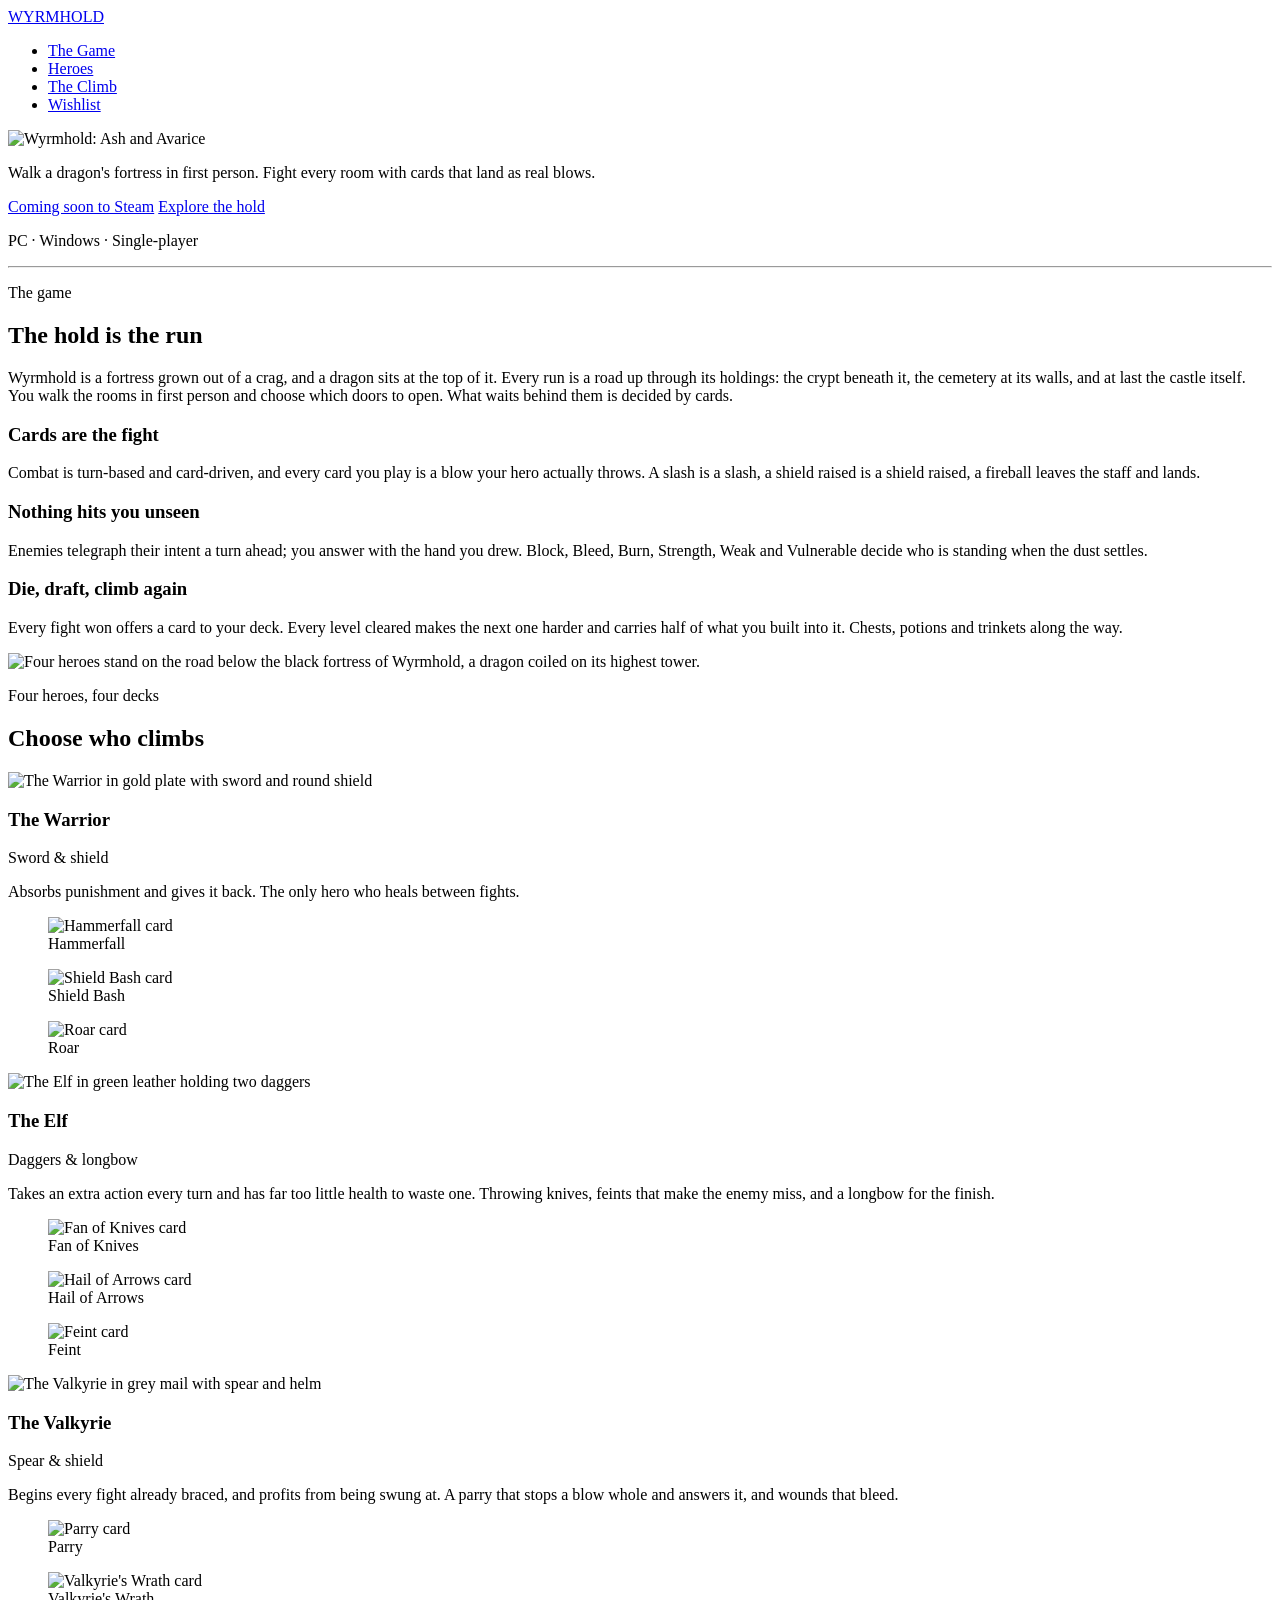
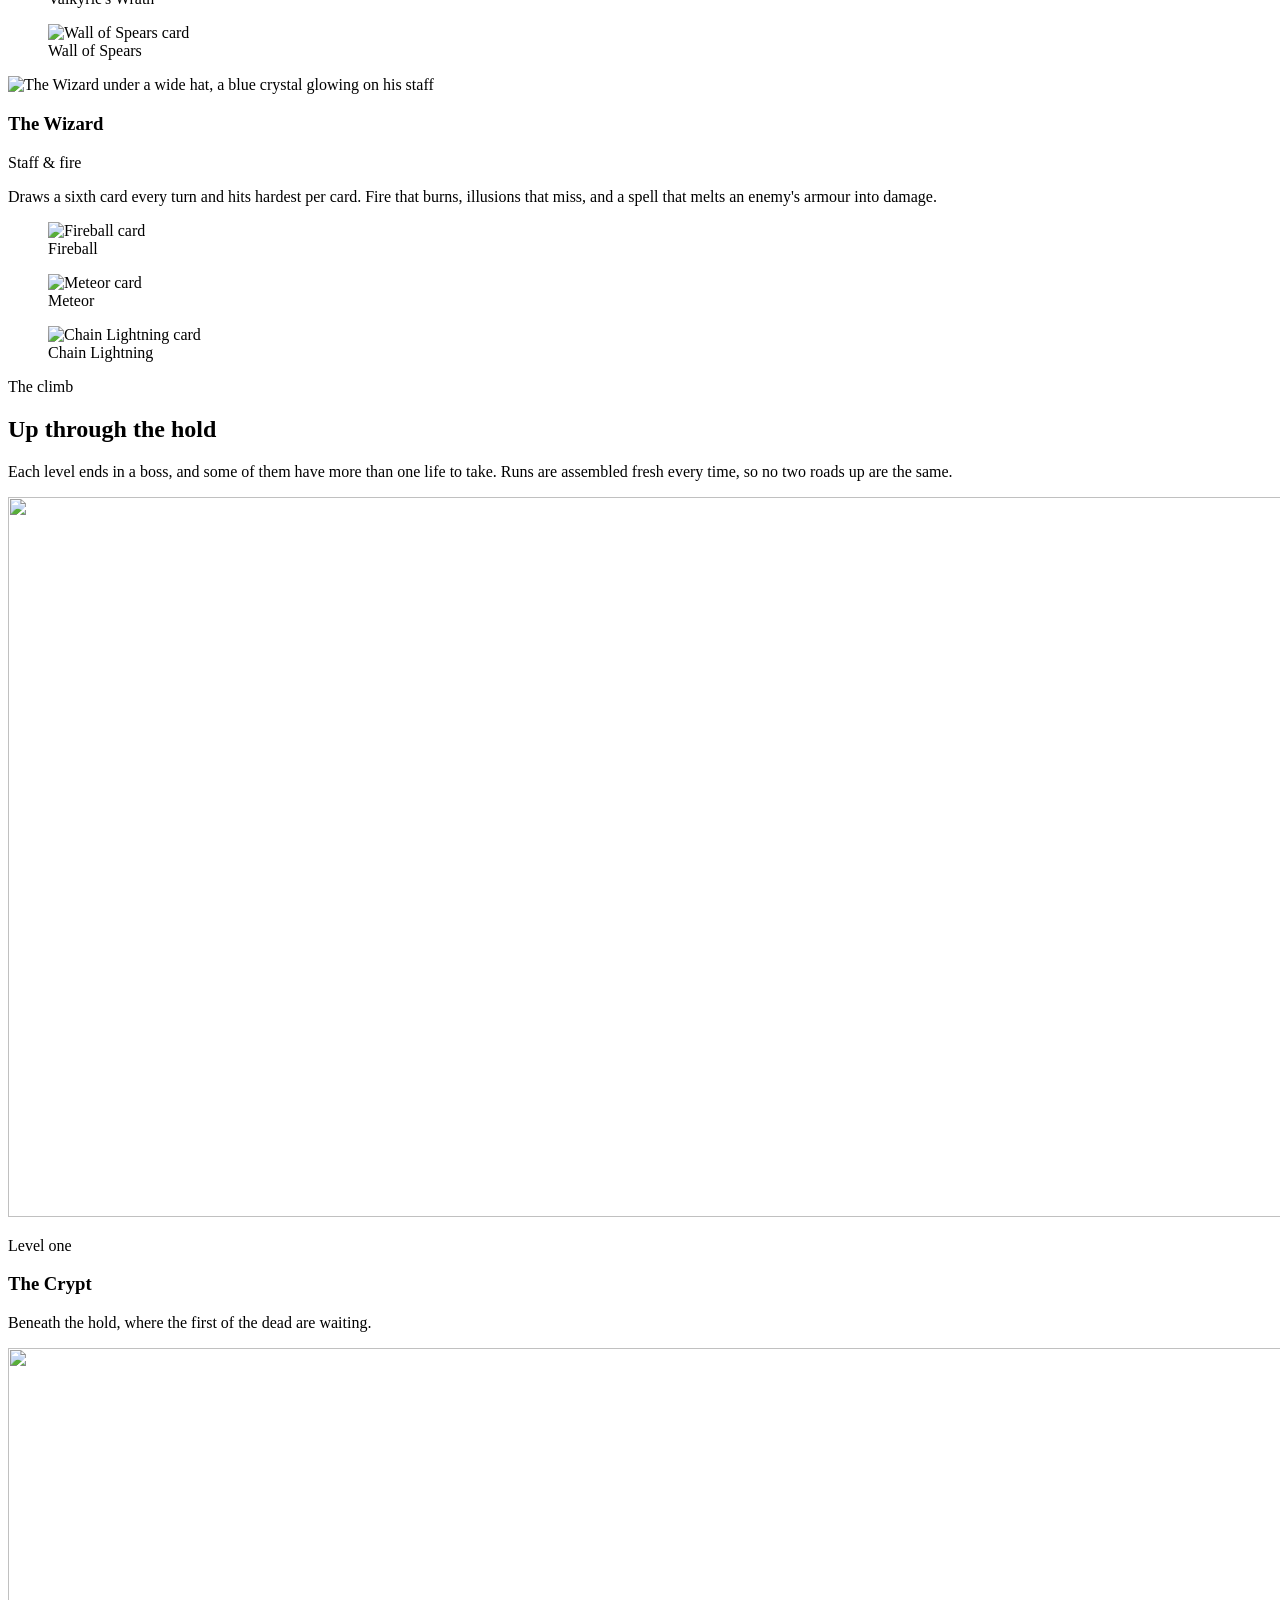
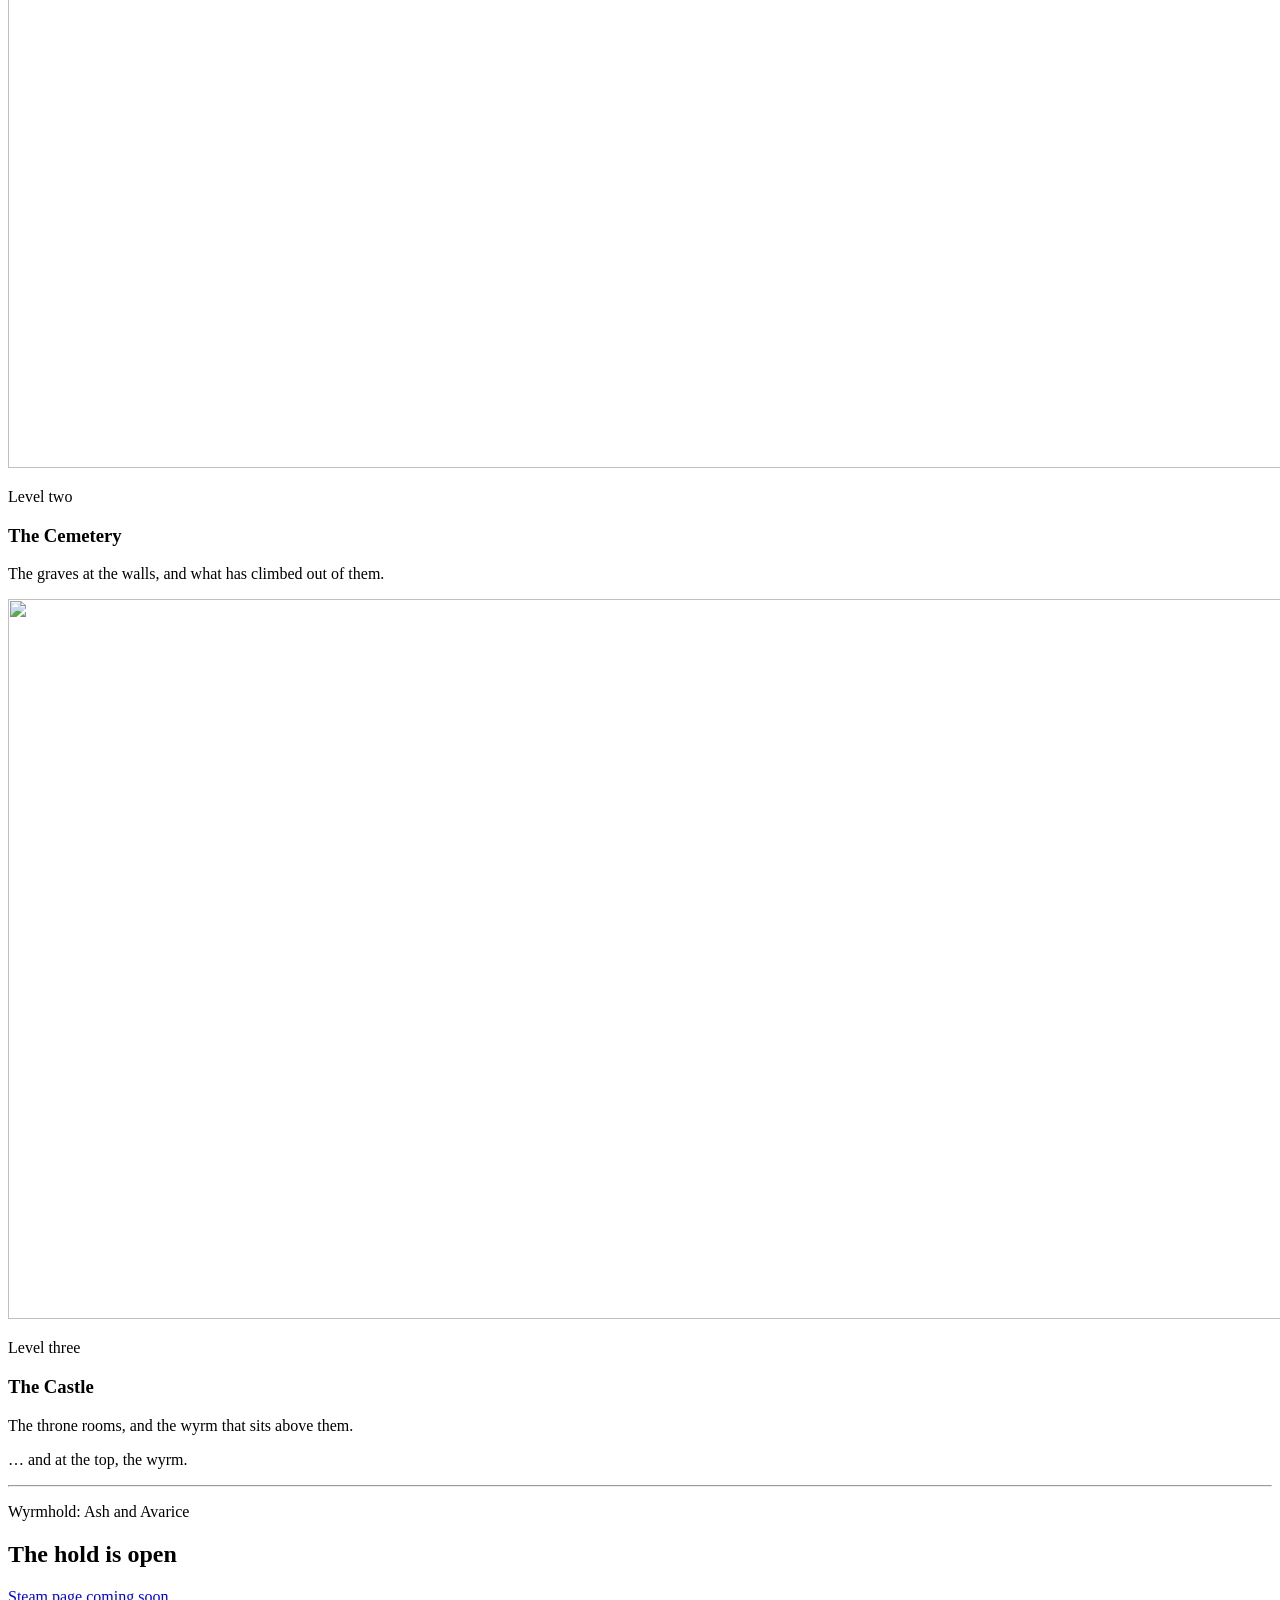
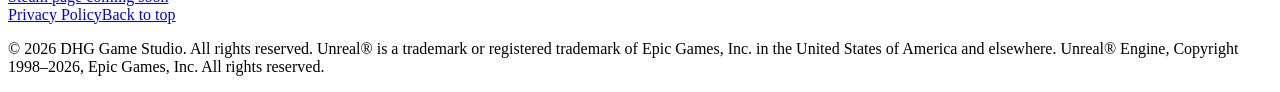
==== index.html @ ef38c60a "Add files via upload" ====
<!doctype html>
<html lang="en">
<head>
<meta charset="utf-8">
<meta name="viewport" content="width=device-width,initial-scale=1">
<title>Wyrmhold: Ash and Avarice</title>
<meta name="description" content="A first-person dungeon crawl fought with cards. Four heroes, four decks, and a dragon at the top of the hold.">
<meta name="theme-color" content="#070708">
<link rel="canonical" href="https://wyrmholdthegame.com/">
<meta property="og:type" content="website">
<meta property="og:title" content="Wyrmhold: Ash and Avarice">
<meta property="og:description" content="Walk a dragon's fortress in first person, then fight every room with cards that land as real blows.">
<meta property="og:url" content="https://wyrmholdthegame.com/">
<meta property="og:image" content="https://wyrmholdthegame.com/assets/img/og.jpg">
<meta name="twitter:card" content="summary_large_image">
<link rel="preload" href="assets/fonts/cinzel-700.woff2" as="font" type="font/woff2" crossorigin>
<link rel="preload" href="assets/img/hero-bg.webp" as="image">
<link rel="icon" href="assets/img/logo.webp" type="image/webp">
<link rel="stylesheet" href="assets/style.css">
</head>
<body>

<header class="nav">
  <div class="wrap">
    <a class="mark" href="#top">WYRMHOLD</a>
    <ul>
      <li><a href="#game">The Game</a></li>
      <li><a href="#heroes">Heroes</a></li>
      <li><a href="#climb">The Climb</a></li>
      <li><a href="#wishlist">Wishlist</a></li>
    </ul>
  </div>
</header>

<main id="top">

<section class="hero">
  <div>
    <img class="logo" src="assets/img/logo.webp" width="1100" height="611" alt="Wyrmhold: Ash and Avarice">
    <p class="tag">Walk a dragon's fortress in first person. Fight every room with cards that land as real blows.</p>
    <div class="cta">
      <!-- When the Steam page is live, replace href and remove aria-disabled / the label text -->
      <a class="btn" id="steam" href="#wishlist" aria-disabled="true">Coming soon to Steam</a>
      <a class="btn ghost" href="#game">Explore the hold</a>
    </div>
    <p class="note">PC &middot; Windows &middot; Single-player</p>
  </div>
</section>

<hr class="rule">

<section id="game">
  <div class="wrap">
    <div class="rv">
      <p class="eyebrow">The game</p>
      <h2>The hold is the run</h2>
      <p class="lead">Wyrmhold is a fortress grown out of a crag, and a dragon sits at the top of it. Every run is a road up through its holdings: the crypt beneath it, the cemetery at its walls, and at last the castle itself. You walk the rooms in first person and choose which doors to open. What waits behind them is decided by cards.</p>
    </div>
    <div class="pillars">
      <div class="pillar rv"><h3>Cards are the fight</h3><p>Combat is turn-based and card-driven, and every card you play is a blow your hero actually throws. A slash is a slash, a shield raised is a shield raised, a fireball leaves the staff and lands.</p></div>
      <div class="pillar rv"><h3>Nothing hits you unseen</h3><p>Enemies telegraph their intent a turn ahead; you answer with the hand you drew. Block, Bleed, Burn, Strength, Weak and Vulnerable decide who is standing when the dust settles.</p></div>
      <div class="pillar rv"><h3>Die, draft, climb again</h3><p>Every fight won offers a card to your deck. Every level cleared makes the next one harder and carries half of what you built into it. Chests, potions and trinkets along the way.</p></div>
    </div>
    <img class="keyart rv" src="assets/img/keyart.webp" width="1232" height="706" loading="lazy" alt="Four heroes stand on the road below the black fortress of Wyrmhold, a dragon coiled on its highest tower.">
  </div>
</section>

<section id="heroes" class="heroes-sec">
  <div class="wrap">
    <div class="rv">
      <p class="eyebrow">Four heroes, four decks</p>
      <h2>Choose who climbs</h2>
    </div>

    <article class="hero-row rv">
      <div class="portrait"><img src="assets/img/hero-warrior.webp" width="640" height="1226" loading="lazy" alt="The Warrior in gold plate with sword and round shield"></div>
      <div>
        <h3>The Warrior</h3>
        <p class="role">Sword &amp; shield</p>
        <p>Absorbs punishment and gives it back. The only hero who heals between fights.</p>
        <div class="cards">
          <figure><img src="assets/img/card-hammerfall.webp" width="520" height="693" loading="lazy" alt="Hammerfall card"><figcaption>Hammerfall</figcaption></figure>
          <figure><img src="assets/img/card-shieldbash.webp" width="520" height="693" loading="lazy" alt="Shield Bash card"><figcaption>Shield Bash</figcaption></figure>
          <figure><img src="assets/img/card-roar.webp" width="520" height="693" loading="lazy" alt="Roar card"><figcaption>Roar</figcaption></figure>
        </div>
      </div>
    </article>

    <article class="hero-row rv">
      <div class="portrait"><img src="assets/img/hero-elf.webp" width="640" height="933" loading="lazy" alt="The Elf in green leather holding two daggers"></div>
      <div>
        <h3>The Elf</h3>
        <p class="role">Daggers &amp; longbow</p>
        <p>Takes an extra action every turn and has far too little health to waste one. Throwing knives, feints that make the enemy miss, and a longbow for the finish.</p>
        <div class="cards">
          <figure><img src="assets/img/card-fanofknives.webp" width="520" height="693" loading="lazy" alt="Fan of Knives card"><figcaption>Fan of Knives</figcaption></figure>
          <figure><img src="assets/img/card-hailofarrows.webp" width="520" height="693" loading="lazy" alt="Hail of Arrows card"><figcaption>Hail of Arrows</figcaption></figure>
          <figure><img src="assets/img/card-feint.webp" width="520" height="693" loading="lazy" alt="Feint card"><figcaption>Feint</figcaption></figure>
        </div>
      </div>
    </article>

    <article class="hero-row rv">
      <div class="portrait"><img src="assets/img/hero-valkyrie.webp" width="640" height="962" loading="lazy" alt="The Valkyrie in grey mail with spear and helm"></div>
      <div>
        <h3>The Valkyrie</h3>
        <p class="role">Spear &amp; shield</p>
        <p>Begins every fight already braced, and profits from being swung at. A parry that stops a blow whole and answers it, and wounds that bleed.</p>
        <div class="cards">
          <figure><img src="assets/img/card-parry.webp" width="520" height="693" loading="lazy" alt="Parry card"><figcaption>Parry</figcaption></figure>
          <figure><img src="assets/img/card-valkyrieswrath.webp" width="520" height="693" loading="lazy" alt="Valkyrie's Wrath card"><figcaption>Valkyrie's Wrath</figcaption></figure>
          <figure><img src="assets/img/card-wallofspears.webp" width="520" height="693" loading="lazy" alt="Wall of Spears card"><figcaption>Wall of Spears</figcaption></figure>
        </div>
      </div>
    </article>

    <article class="hero-row rv">
      <div class="portrait"><img src="assets/img/hero-wizard.webp" width="640" height="960" loading="lazy" alt="The Wizard under a wide hat, a blue crystal glowing on his staff"></div>
      <div>
        <h3>The Wizard</h3>
        <p class="role">Staff &amp; fire</p>
        <p>Draws a sixth card every turn and hits hardest per card. Fire that burns, illusions that miss, and a spell that melts an enemy's armour into damage.</p>
        <div class="cards">
          <figure><img src="assets/img/card-fireball.webp" width="520" height="693" loading="lazy" alt="Fireball card"><figcaption>Fireball</figcaption></figure>
          <figure><img src="assets/img/card-meteor.webp" width="520" height="693" loading="lazy" alt="Meteor card"><figcaption>Meteor</figcaption></figure>
          <figure><img src="assets/img/card-chainlightning.webp" width="520" height="693" loading="lazy" alt="Chain Lightning card"><figcaption>Chain Lightning</figcaption></figure>
        </div>
      </div>
    </article>
  </div>
</section>

<section id="climb">
  <div class="wrap">
    <div class="rv">
      <p class="eyebrow">The climb</p>
      <h2>Up through the hold</h2>
      <p class="lead">Each level ends in a boss, and some of them have more than one life to take. Runs are assembled fresh every time, so no two roads up are the same.</p>
    </div>
    <div class="climb">
      <article class="level rv"><img src="assets/img/biome-crypt.webp" width="1280" height="720" loading="lazy" alt=""><div><p class="n">Level one</p><h3>The Crypt</h3><p>Beneath the hold, where the first of the dead are waiting.</p></div></article>
      <article class="level rv"><img src="assets/img/biome-cemetery.webp" width="1280" height="720" loading="lazy" alt=""><div><p class="n">Level two</p><h3>The Cemetery</h3><p>The graves at the walls, and what has climbed out of them.</p></div></article>
      <article class="level rv"><img src="assets/img/biome-castle.webp" width="1280" height="720" loading="lazy" alt=""><div><p class="n">Level three</p><h3>The Castle</h3><p>The throne rooms, and the wyrm that sits above them.</p></div></article>
    </div>
    <p class="top rv">&hellip; and at the top, the wyrm.</p>
  </div>
</section>

<hr class="rule">

<section id="wishlist" class="final">
  <div class="wrap rv">
    <p class="eyebrow">Wyrmhold: Ash and Avarice</p>
    <h2>The hold is open</h2>
    <a class="btn" href="#top" aria-disabled="true">Steam page coming soon</a>
  </div>
</section>

</main>

<footer>
  <div class="wrap">
    <nav><a href="privacy.html">Privacy Policy</a><a href="#top">Back to top</a></nav>
    <p>&copy; 2026 DHG Game Studio. All rights reserved. Unreal&reg; is a trademark or registered trademark of Epic Games, Inc. in the United States of America and elsewhere. Unreal&reg; Engine, Copyright 1998&ndash;2026, Epic Games, Inc. All rights reserved.</p>
  </div>
</footer>

<script src="assets/main.js" defer></script>
</body>
</html>
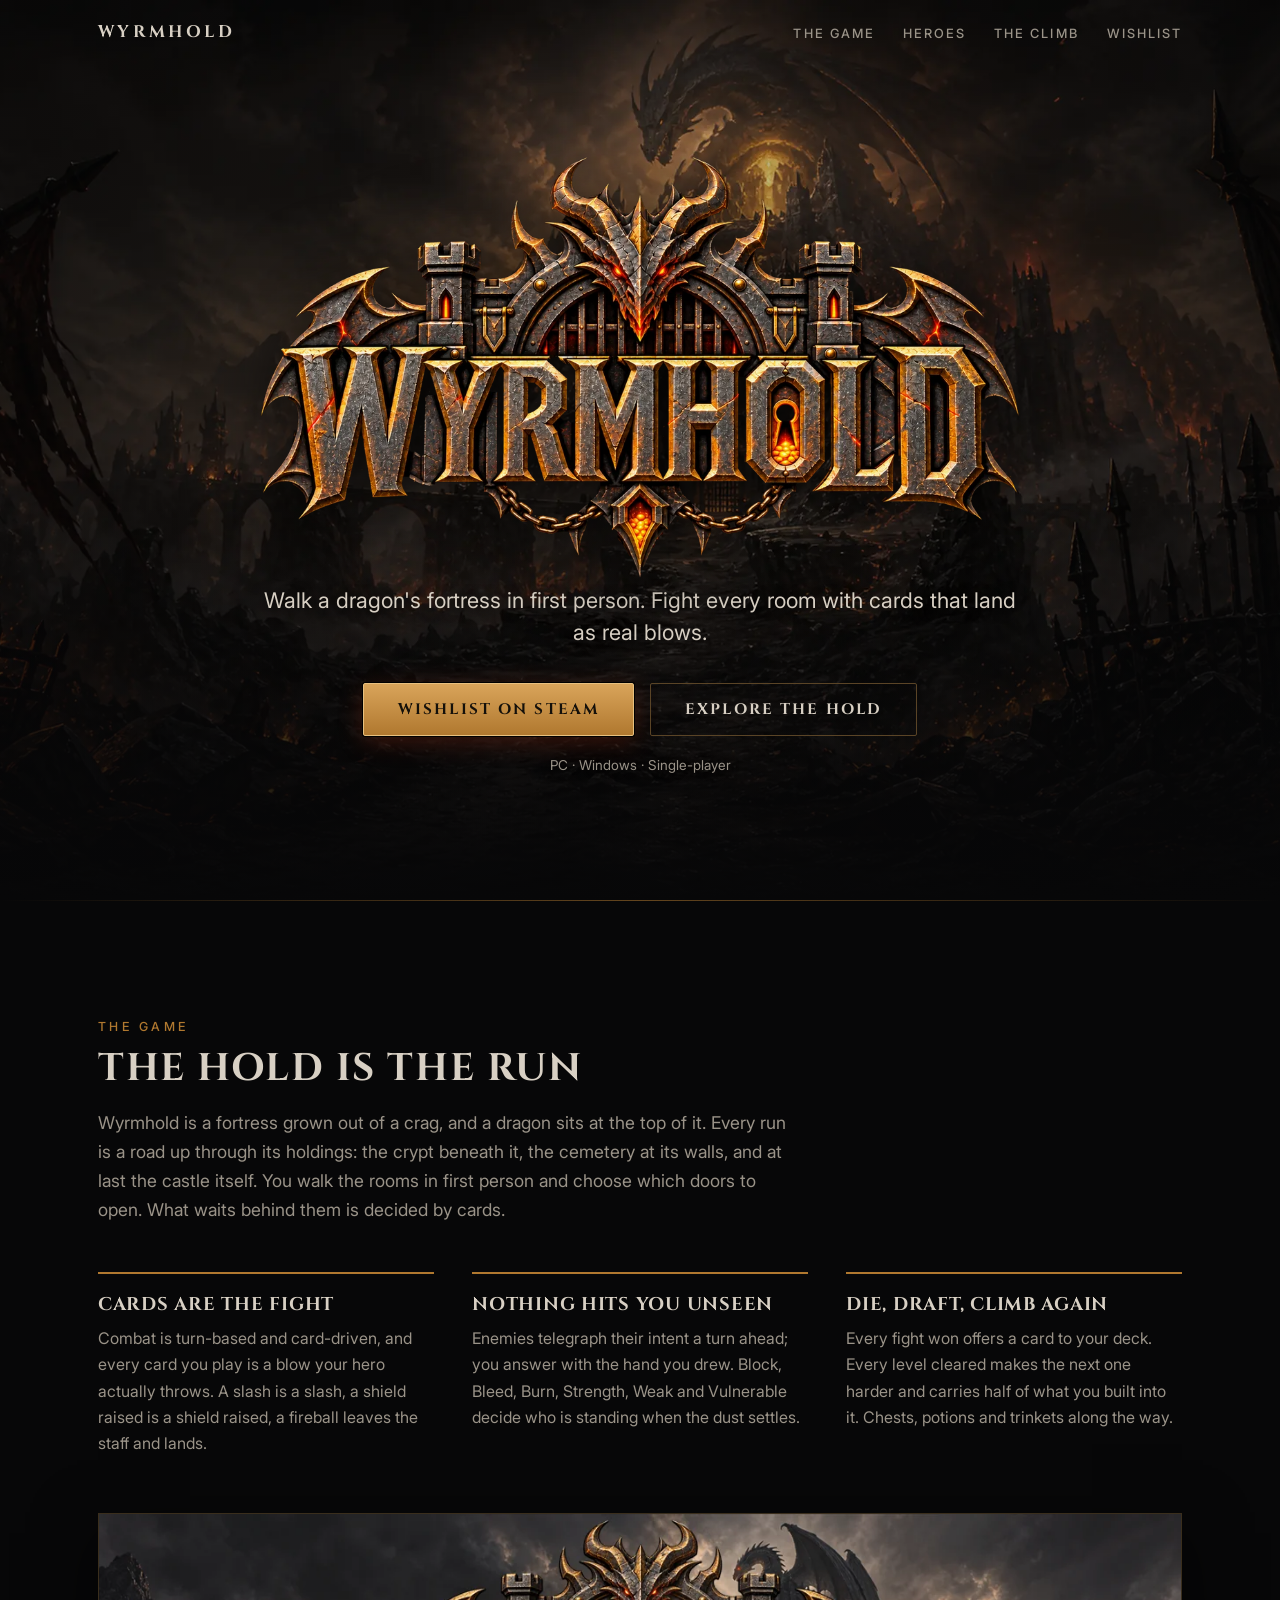
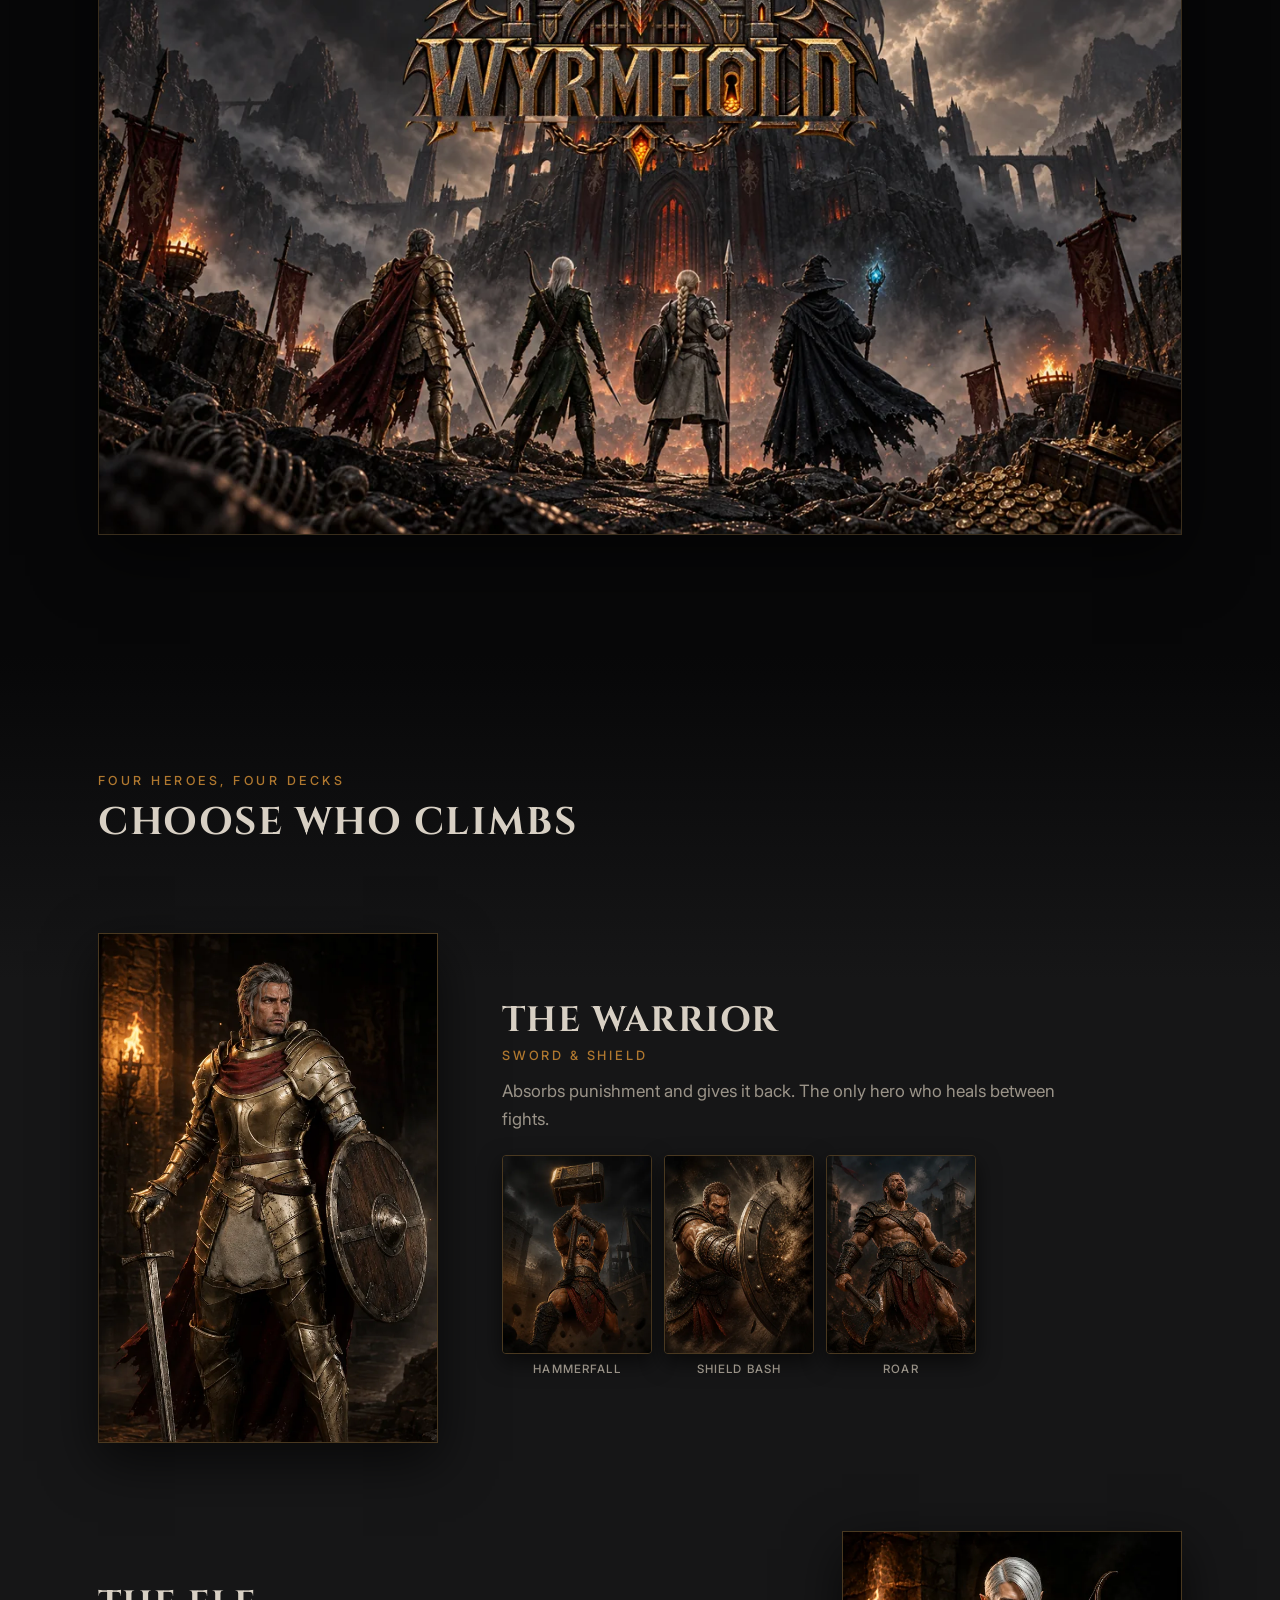
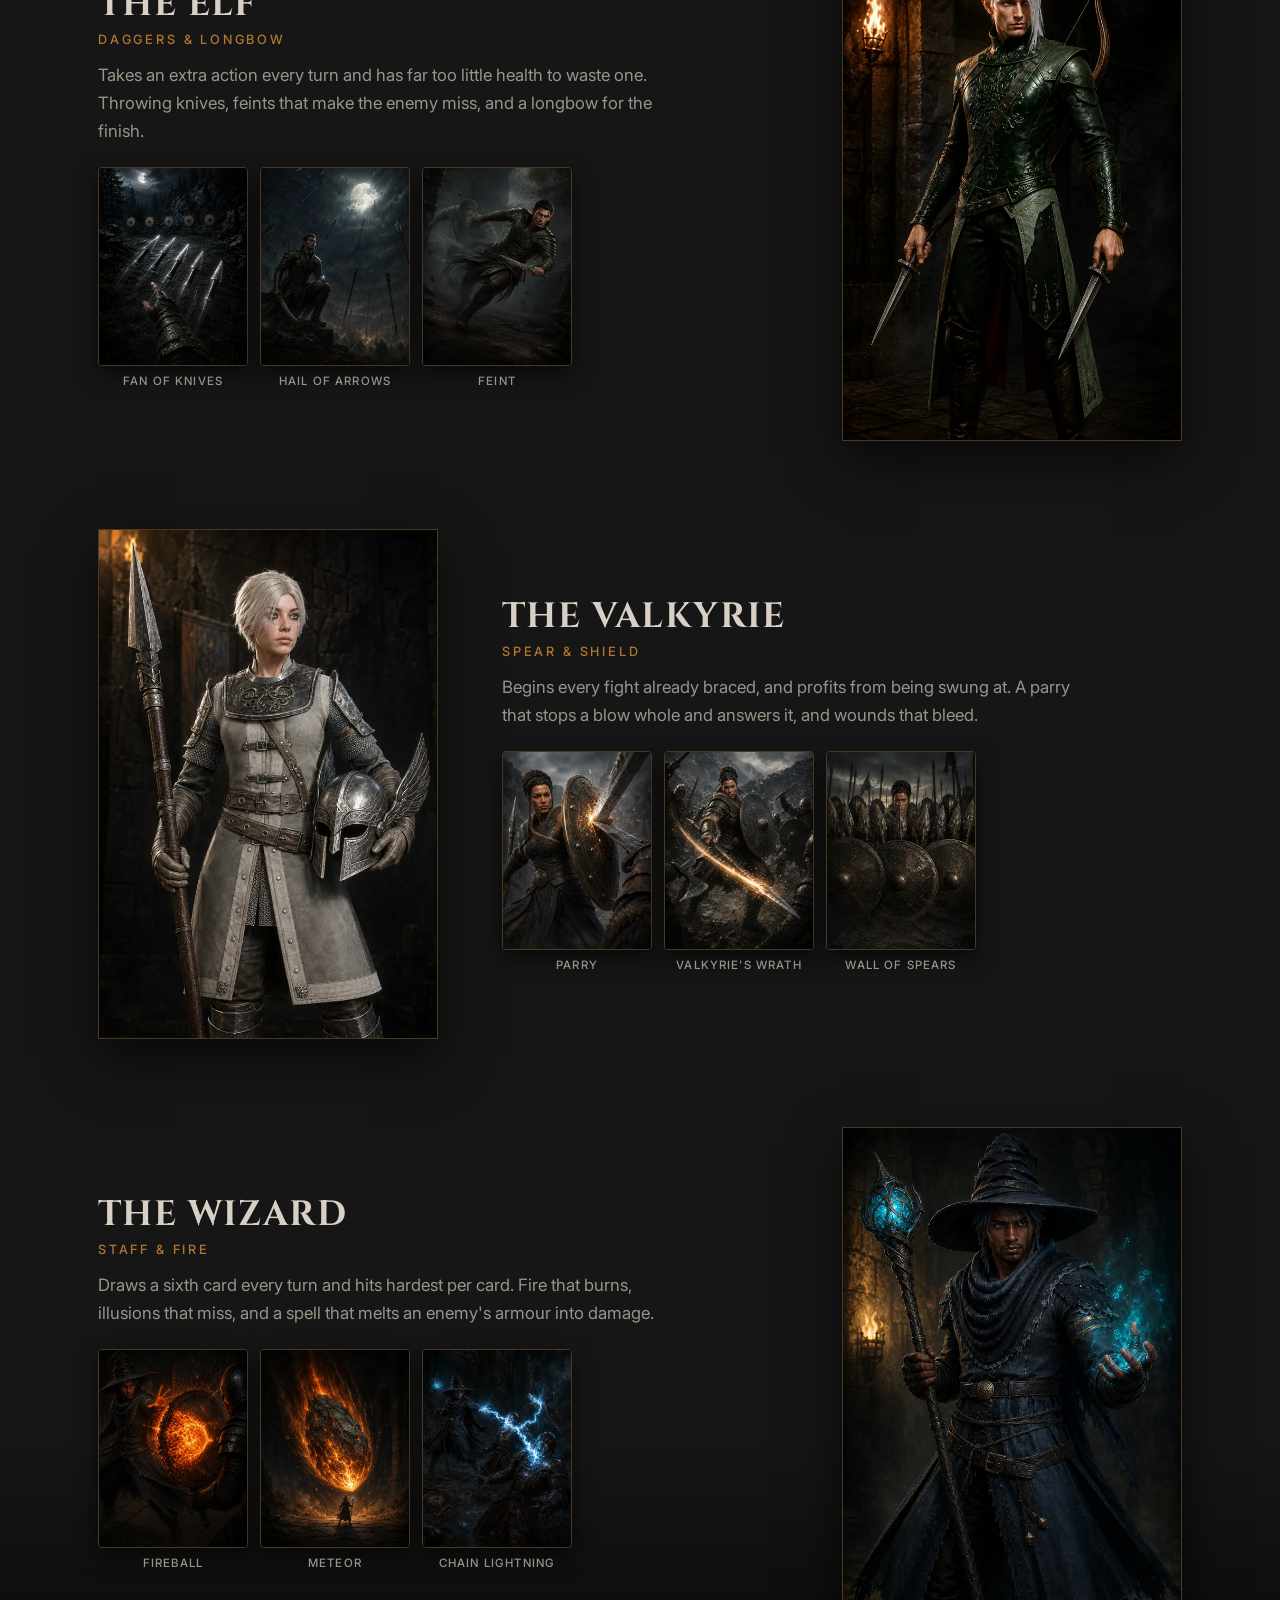
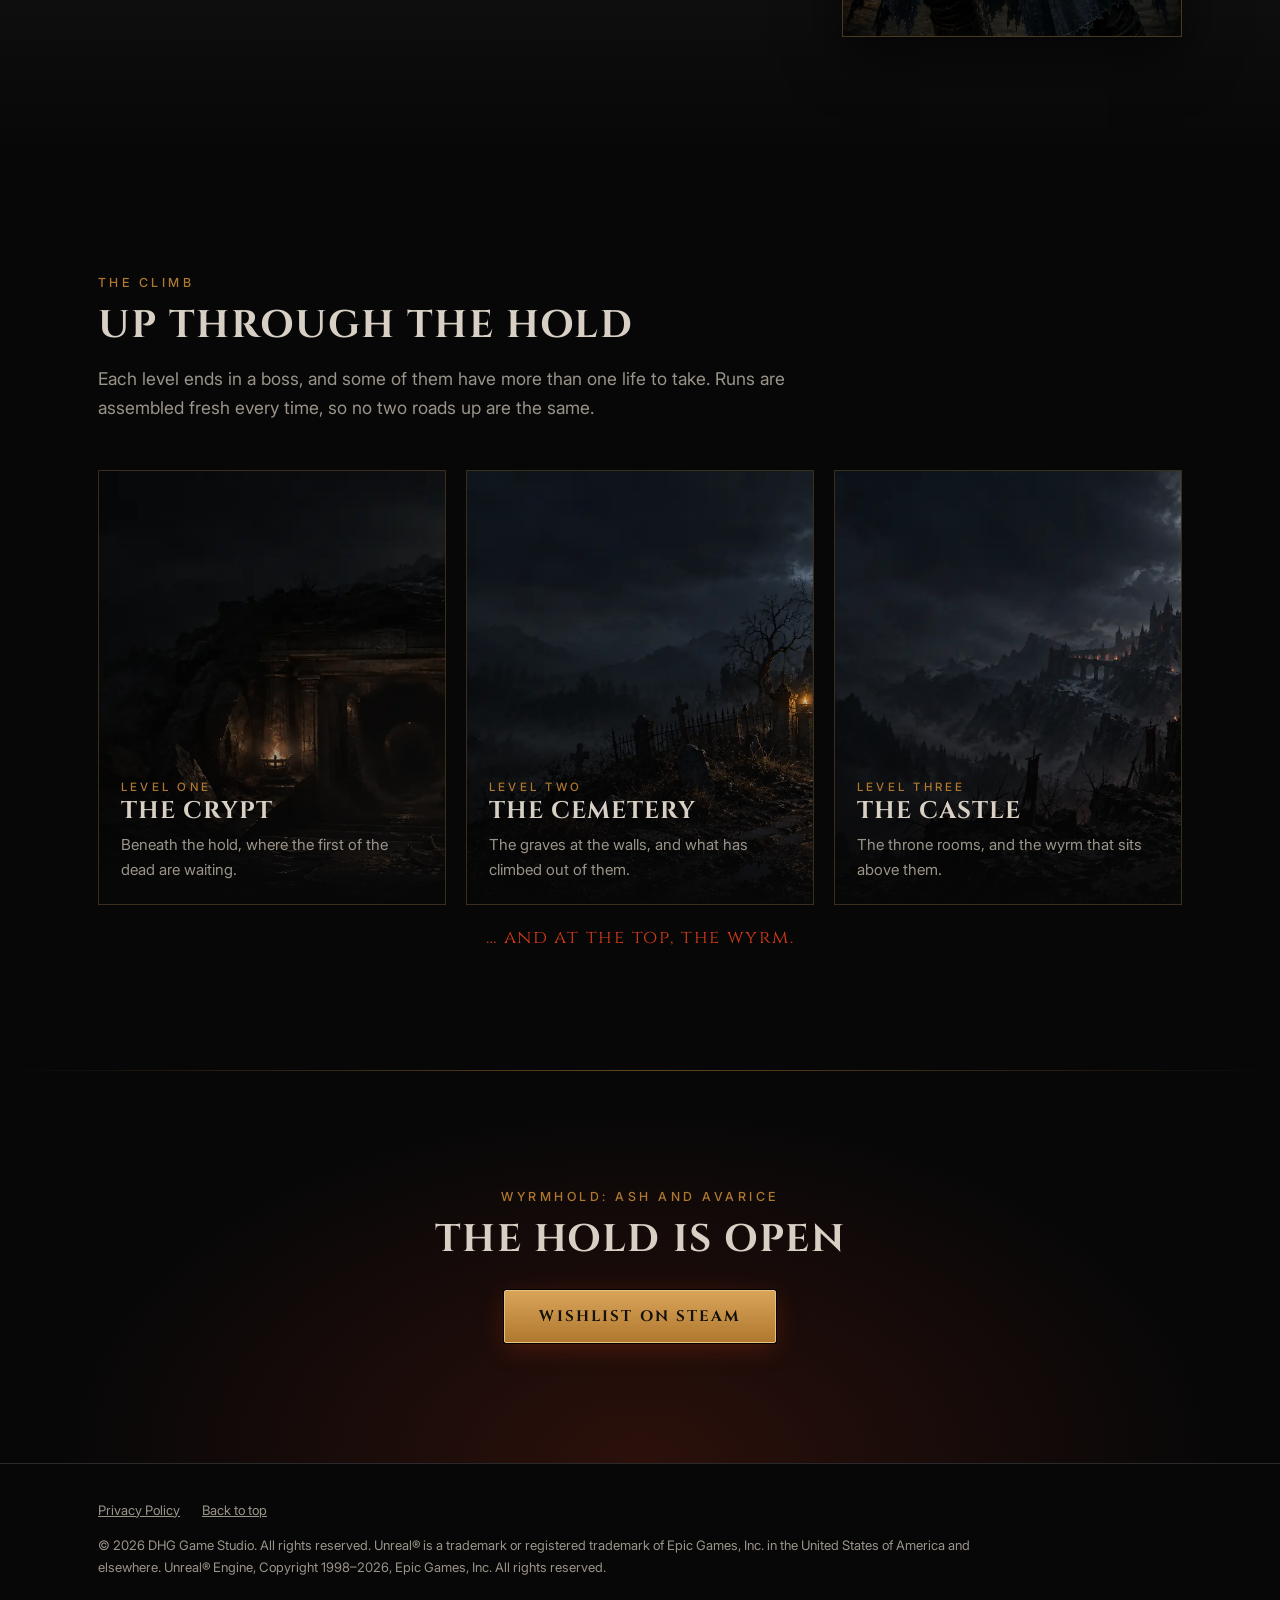
==== commit 54e1cfa3: "Add files via upload" ====
--- a/index.html
+++ b/index.html
@@ -39,8 +39,7 @@
     <img class="logo" src="assets/img/logo.webp" width="1100" height="611" alt="Wyrmhold: Ash and Avarice">
     <p class="tag">Walk a dragon's fortress in first person. Fight every room with cards that land as real blows.</p>
     <div class="cta">
-      <!-- When the Steam page is live, replace href and remove aria-disabled / the label text -->
-      <a class="btn" id="steam" href="#wishlist" aria-disabled="true">Coming soon to Steam</a>
+      <a class="btn" id="steam" href="https://store.steampowered.com/app/5244700/Wyrmhold/" rel="noopener">Wishlist on Steam</a>
       <a class="btn ghost" href="#game">Explore the hold</a>
     </div>
     <p class="note">PC &middot; Windows &middot; Single-player</p>
@@ -152,7 +151,7 @@
   <div class="wrap rv">
     <p class="eyebrow">Wyrmhold: Ash and Avarice</p>
     <h2>The hold is open</h2>
-    <a class="btn" href="#top" aria-disabled="true">Steam page coming soon</a>
+    <a class="btn" href="https://store.steampowered.com/app/5244700/Wyrmhold/" rel="noopener">Wishlist on Steam</a>
   </div>
 </section>
 
--- a/assets/style.css
+++ b/assets/style.css
@@ -0,0 +1,118 @@
+@font-face{font-family:Cinzel;font-weight:400;font-display:swap;src:url(fonts/cinzel-400.woff2) format("woff2")}
+@font-face{font-family:Cinzel;font-weight:700;font-display:swap;src:url(fonts/cinzel-700.woff2) format("woff2")}
+@font-face{font-family:Inter;font-weight:400;font-display:swap;src:url(fonts/inter-400.woff2) format("woff2")}
+@font-face{font-family:Inter;font-weight:500;font-display:swap;src:url(fonts/inter-500.woff2) format("woff2")}
+
+:root{
+  --soot:#070708; --iron:#242426; --iron-2:#161617; --gold:#b0782f; --gold-hi:#d9a45a;
+  --ember:#d13a16; --ivory:#d8d0c4; --ivory-dim:#9a9388;
+  --display:Cinzel,"Times New Roman",serif; --body:Inter,system-ui,sans-serif;
+  --gutter:clamp(16px,4vw,48px); --max:1180px;
+}
+*{box-sizing:border-box;margin:0}
+html{scroll-behavior:smooth;background:var(--soot)}
+body{background:var(--soot);color:var(--ivory);font:400 1.0625rem/1.65 var(--body);-webkit-font-smoothing:antialiased}
+img{display:block;max-width:100%;height:auto}
+a{color:var(--gold-hi)}
+a:focus-visible,button:focus-visible{outline:2px solid var(--gold-hi);outline-offset:3px}
+.wrap{max-width:var(--max);margin:0 auto;padding:0 var(--gutter)}
+h1,h2,h3{font-family:var(--display);font-weight:700;letter-spacing:.04em;line-height:1.15;color:var(--ivory)}
+h2{font-size:clamp(1.6rem,3.4vw,2.4rem);text-transform:uppercase}
+.eyebrow{font:500 .78rem/1 var(--body);letter-spacing:.28em;text-transform:uppercase;color:var(--gold);margin-bottom:14px}
+.rule{height:1px;border:0;background:linear-gradient(90deg,transparent,var(--gold),transparent);opacity:.55;margin:0}
+
+/* nav */
+.nav{position:fixed;inset:0 0 auto;z-index:20;transition:background .3s,backdrop-filter .3s}
+.nav.solid{background:rgba(7,7,8,.88);backdrop-filter:blur(8px);border-bottom:1px solid #2a2a2c}
+.nav .wrap{display:flex;align-items:center;justify-content:space-between;height:64px}
+.nav .mark{font:700 1.05rem var(--display);letter-spacing:.2em;color:var(--ivory);text-decoration:none}
+.nav ul{display:flex;gap:28px;list-style:none;padding:0}
+.nav ul a{font:500 .8rem var(--body);letter-spacing:.16em;text-transform:uppercase;color:var(--ivory-dim);text-decoration:none}
+.nav ul a:hover{color:var(--ivory)}
+@media(max-width:700px){.nav ul li:not(:last-child){display:none}}
+
+/* buttons */
+.btn{display:inline-block;padding:15px 34px;font:700 .95rem var(--display);letter-spacing:.14em;text-transform:uppercase;text-decoration:none;color:#14100a;background:linear-gradient(#d9a45a,#b0782f);border:1px solid #e8c07f;border-radius:2px;box-shadow:0 0 0 1px #000,0 6px 24px rgba(209,58,22,.25);transition:transform .15s,box-shadow .15s,filter .15s}
+.btn:hover{transform:translateY(-2px);filter:brightness(1.08);box-shadow:0 0 0 1px #000,0 10px 32px rgba(209,58,22,.4)}
+.btn.ghost{background:transparent;color:var(--ivory);border-color:#5a4426;box-shadow:none}
+.btn.ghost:hover{border-color:var(--gold-hi)}
+.btn[aria-disabled=true]{filter:saturate(.5) brightness(.8);cursor:default;pointer-events:none}
+
+/* hero */
+.hero{position:relative;min-height:100svh;display:grid;place-items:center;text-align:center;padding:96px var(--gutter) 64px;overflow:hidden;isolation:isolate}
+.hero::before{content:"";position:absolute;inset:0;z-index:-2;background:url(img/hero-bg.webp) center 30%/cover no-repeat}
+.hero::after{content:"";position:absolute;inset:0;z-index:-1;background:radial-gradient(ellipse at 50% 40%,rgba(7,7,8,0) 0,rgba(7,7,8,.55) 75%),linear-gradient(transparent 55%,var(--soot))}
+.hero .logo{width:min(760px,92vw);margin:0 auto;filter:drop-shadow(0 8px 40px rgba(0,0,0,.8))}
+.hero .tag{font:400 clamp(1.05rem,2vw,1.35rem)/1.5 var(--body);max-width:36em;margin:6px auto 34px;color:var(--ivory);text-shadow:0 2px 14px #000}
+.cta{display:flex;gap:16px;justify-content:center;flex-wrap:wrap}
+.note{margin-top:18px;font-size:.85rem;color:var(--ivory-dim);text-shadow:0 1px 8px #000}
+
+/* sections */
+section{padding:clamp(64px,10vw,120px) 0}
+.lead{max-width:40em;color:var(--ivory-dim);margin-top:16px;font-size:1.1rem}
+.pillars{display:grid;grid-template-columns:repeat(3,1fr);gap:clamp(20px,3vw,40px);margin-top:48px}
+.pillar{border-top:2px solid var(--gold);padding-top:20px}
+.pillar h3{font-size:1.15rem;margin-bottom:10px;text-transform:uppercase}
+.pillar p{color:var(--ivory-dim);font-size:1rem}
+@media(max-width:820px){.pillars{grid-template-columns:1fr}}
+
+.keyart{margin-top:56px;border:1px solid #3a2e1c;box-shadow:0 20px 60px rgba(0,0,0,.6)}
+
+/* heroes */
+.heroes-sec{background:linear-gradient(var(--soot),var(--iron-2) 12%,var(--iron-2) 88%,var(--soot))}
+.hero-row{display:grid;grid-template-columns:minmax(220px,340px) 1fr;gap:clamp(24px,5vw,64px);align-items:center;margin-top:clamp(48px,7vw,88px)}
+.hero-row:nth-of-type(even){grid-template-columns:1fr minmax(220px,340px)}
+.hero-row:nth-of-type(even) .portrait{order:2}
+.portrait{border:1px solid #4a3920;box-shadow:0 18px 50px rgba(0,0,0,.65);overflow:hidden;aspect-ratio:2/3;background:#000}
+.portrait img{width:100%;height:100%;object-fit:cover;object-position:top}
+.hero-row h3{font-size:clamp(1.6rem,3vw,2.2rem);text-transform:uppercase}
+.hero-row .role{font:500 .8rem var(--body);letter-spacing:.22em;text-transform:uppercase;color:var(--gold);margin:6px 0 14px}
+.hero-row p{color:var(--ivory-dim);max-width:34em}
+.cards{display:flex;gap:12px;margin-top:22px}
+.cards figure{flex:1;max-width:150px;transition:transform .25s}
+.cards figure:hover{transform:translateY(-8px) rotate(-1.2deg)}
+.cards img{border:1px solid #4a3920;border-radius:4px;box-shadow:0 8px 22px rgba(0,0,0,.6)}
+.cards figcaption{font:500 .72rem var(--body);letter-spacing:.1em;text-transform:uppercase;color:var(--ivory-dim);margin-top:8px;text-align:center}
+@media(max-width:760px){
+  .hero-row,.hero-row:nth-of-type(even){grid-template-columns:1fr}
+  .hero-row:nth-of-type(even) .portrait{order:0}
+  .portrait{max-width:300px;margin:0 auto}
+}
+
+/* the climb */
+.climb{display:grid;grid-template-columns:repeat(3,1fr);gap:20px;margin-top:48px}
+.level{position:relative;aspect-ratio:4/5;overflow:hidden;border:1px solid #3a2e1c;display:flex;align-items:flex-end}
+.level img{position:absolute;inset:0;width:100%;height:100%;object-fit:cover;transition:transform .6s}
+.level:hover img{transform:scale(1.06)}
+.level::after{content:"";position:absolute;inset:0;background:linear-gradient(transparent 40%,rgba(7,7,8,.92))}
+.level div{position:relative;z-index:1;padding:22px}
+.level .n{font:500 .72rem var(--body);letter-spacing:.28em;color:var(--gold);text-transform:uppercase}
+.level h3{font-size:1.5rem;text-transform:uppercase;margin:4px 0 6px}
+.level p{font-size:.95rem;color:var(--ivory-dim)}
+.top{margin-top:20px;text-align:center;font:400 1.15rem var(--display);letter-spacing:.08em;color:var(--ember)}
+@media(max-width:820px){.climb{grid-template-columns:1fr}.level{aspect-ratio:16/10}}
+
+/* final cta + footer */
+.final{text-align:center;background:radial-gradient(ellipse at 50% 100%,rgba(209,58,22,.18),transparent 65%)}
+.final h2{margin-bottom:28px}
+footer{border-top:1px solid #2a2a2c;padding:36px 0 48px;color:var(--ivory-dim);font-size:.82rem}
+footer .wrap{display:grid;gap:14px}
+footer nav{display:flex;gap:22px;flex-wrap:wrap}
+footer a{color:var(--ivory-dim)}
+footer a:hover{color:var(--ivory)}
+footer p{max-width:70em}
+
+/* reveal */
+.rv{opacity:0;transform:translateY(24px);transition:opacity .8s,transform .8s}
+.rv.in{opacity:1;transform:none}
+@media(prefers-reduced-motion:reduce){.rv{opacity:1;transform:none;transition:none}html{scroll-behavior:auto}.cards figure,.level img{transition:none}}
+
+/* legal pages */
+.legal{padding:120px 0 80px}
+.legal .wrap{max-width:760px}
+.legal h1{font-size:clamp(1.9rem,4vw,2.8rem);text-transform:uppercase;margin-bottom:8px}
+.legal h2{font-size:1.2rem;margin:40px 0 10px}
+.legal p,.legal li{color:var(--ivory-dim);margin-bottom:12px}
+.legal ul{padding-left:22px}
+.legal .upd{font-size:.85rem;color:var(--gold)}
+.todo{background:#2a1c0c;color:#e8c07f;padding:1px 6px;border-radius:2px;font-style:normal}
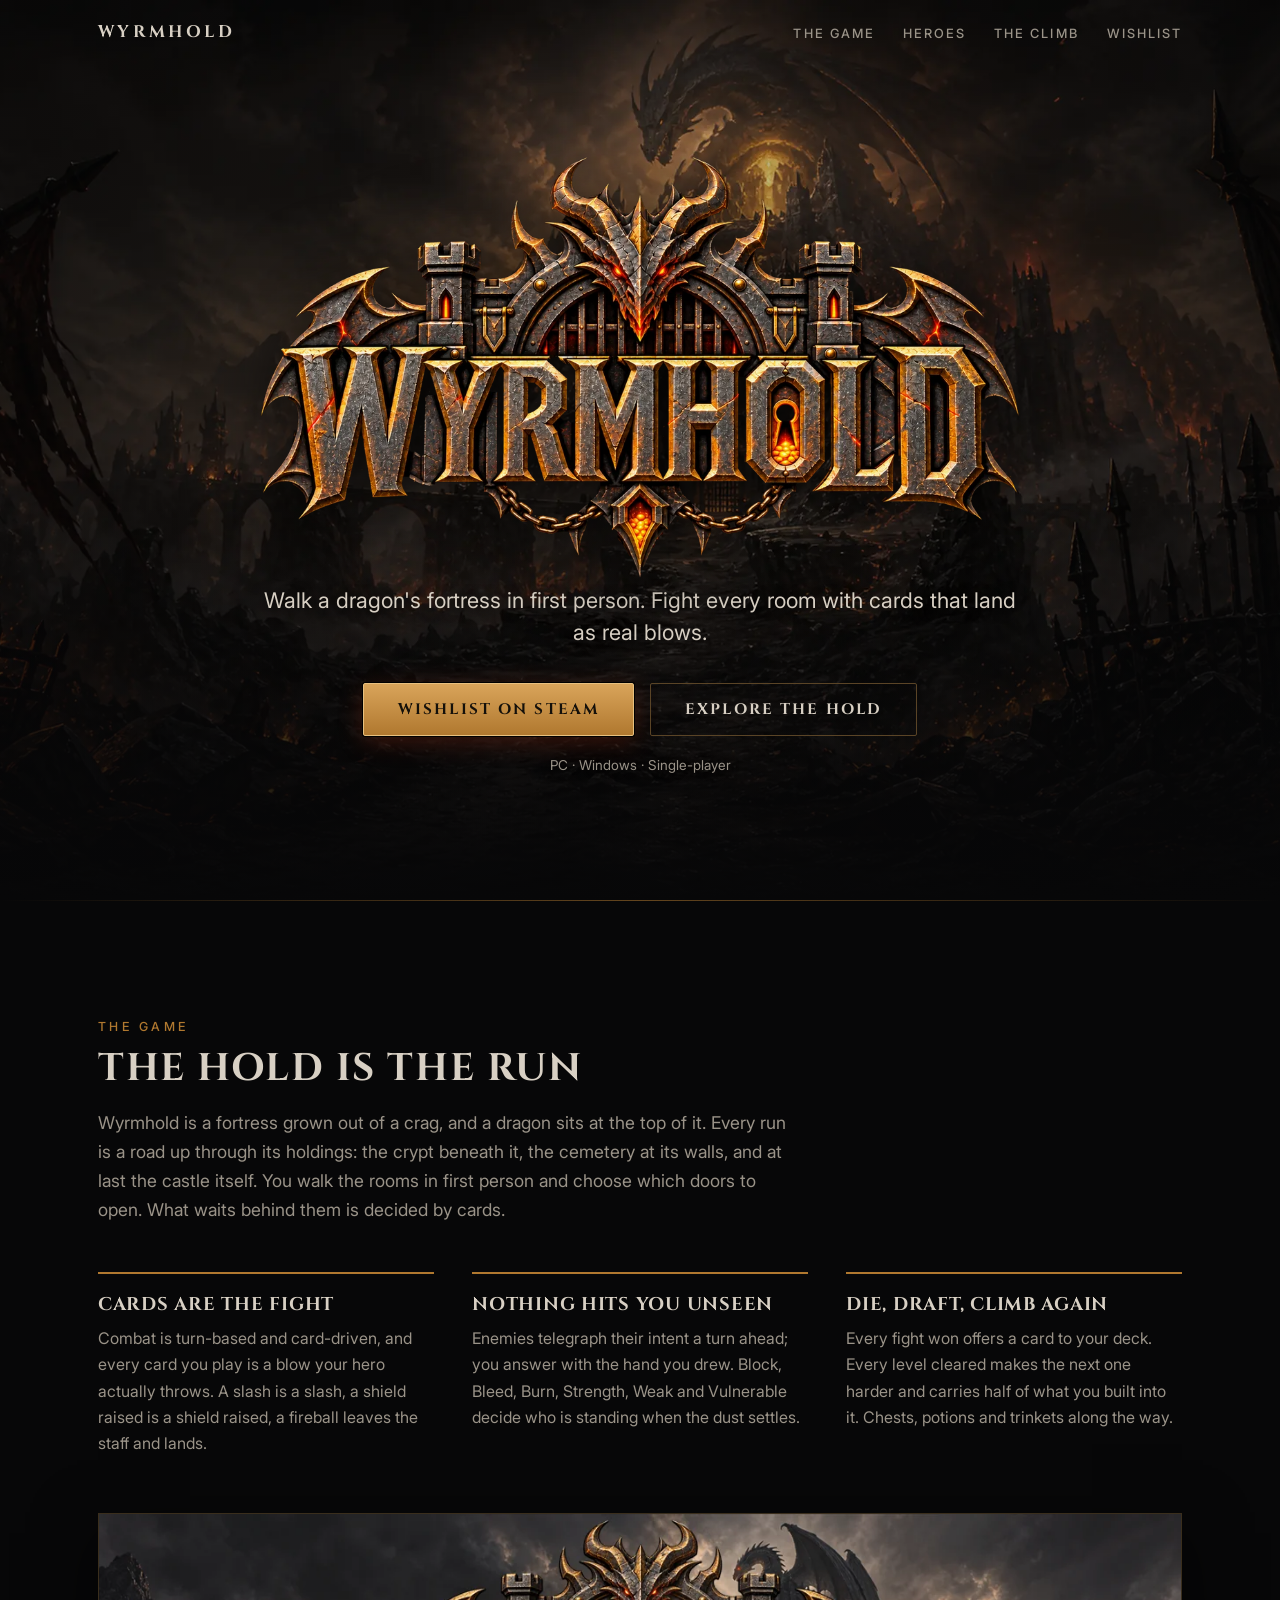
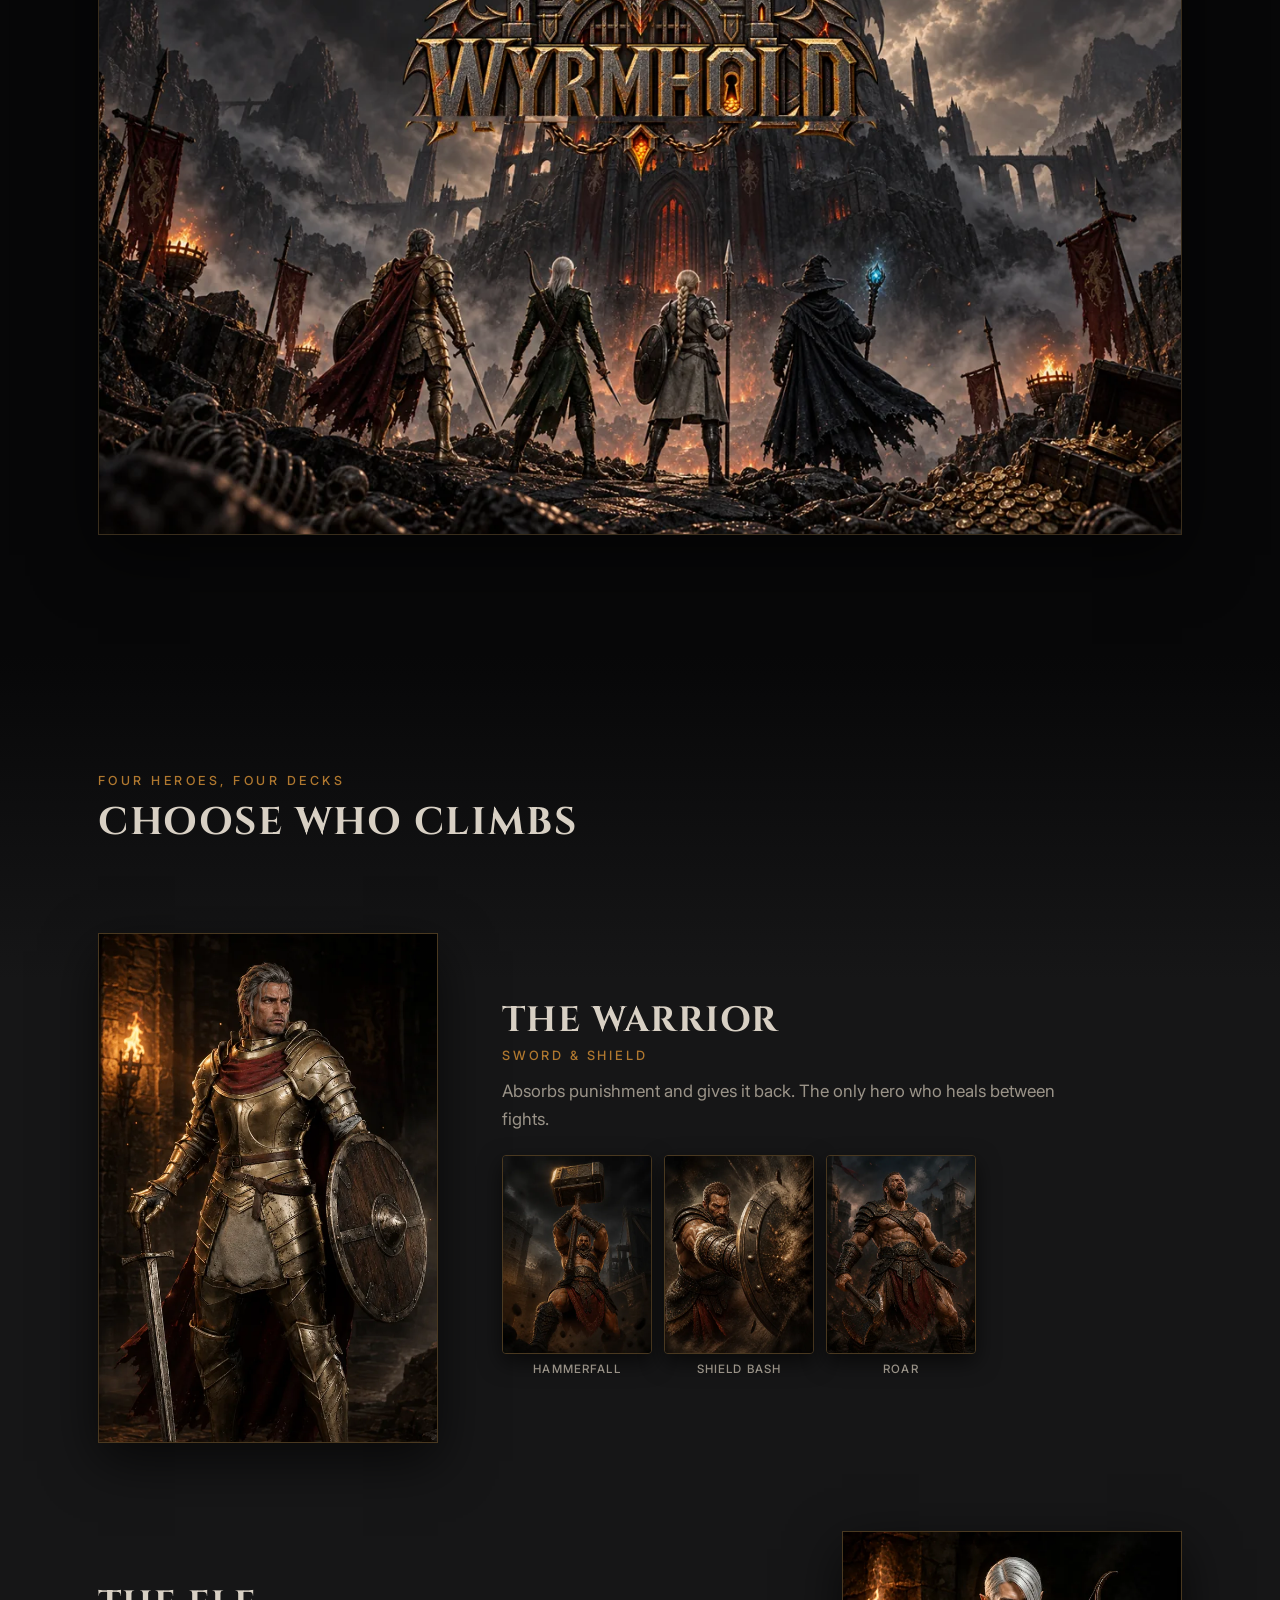
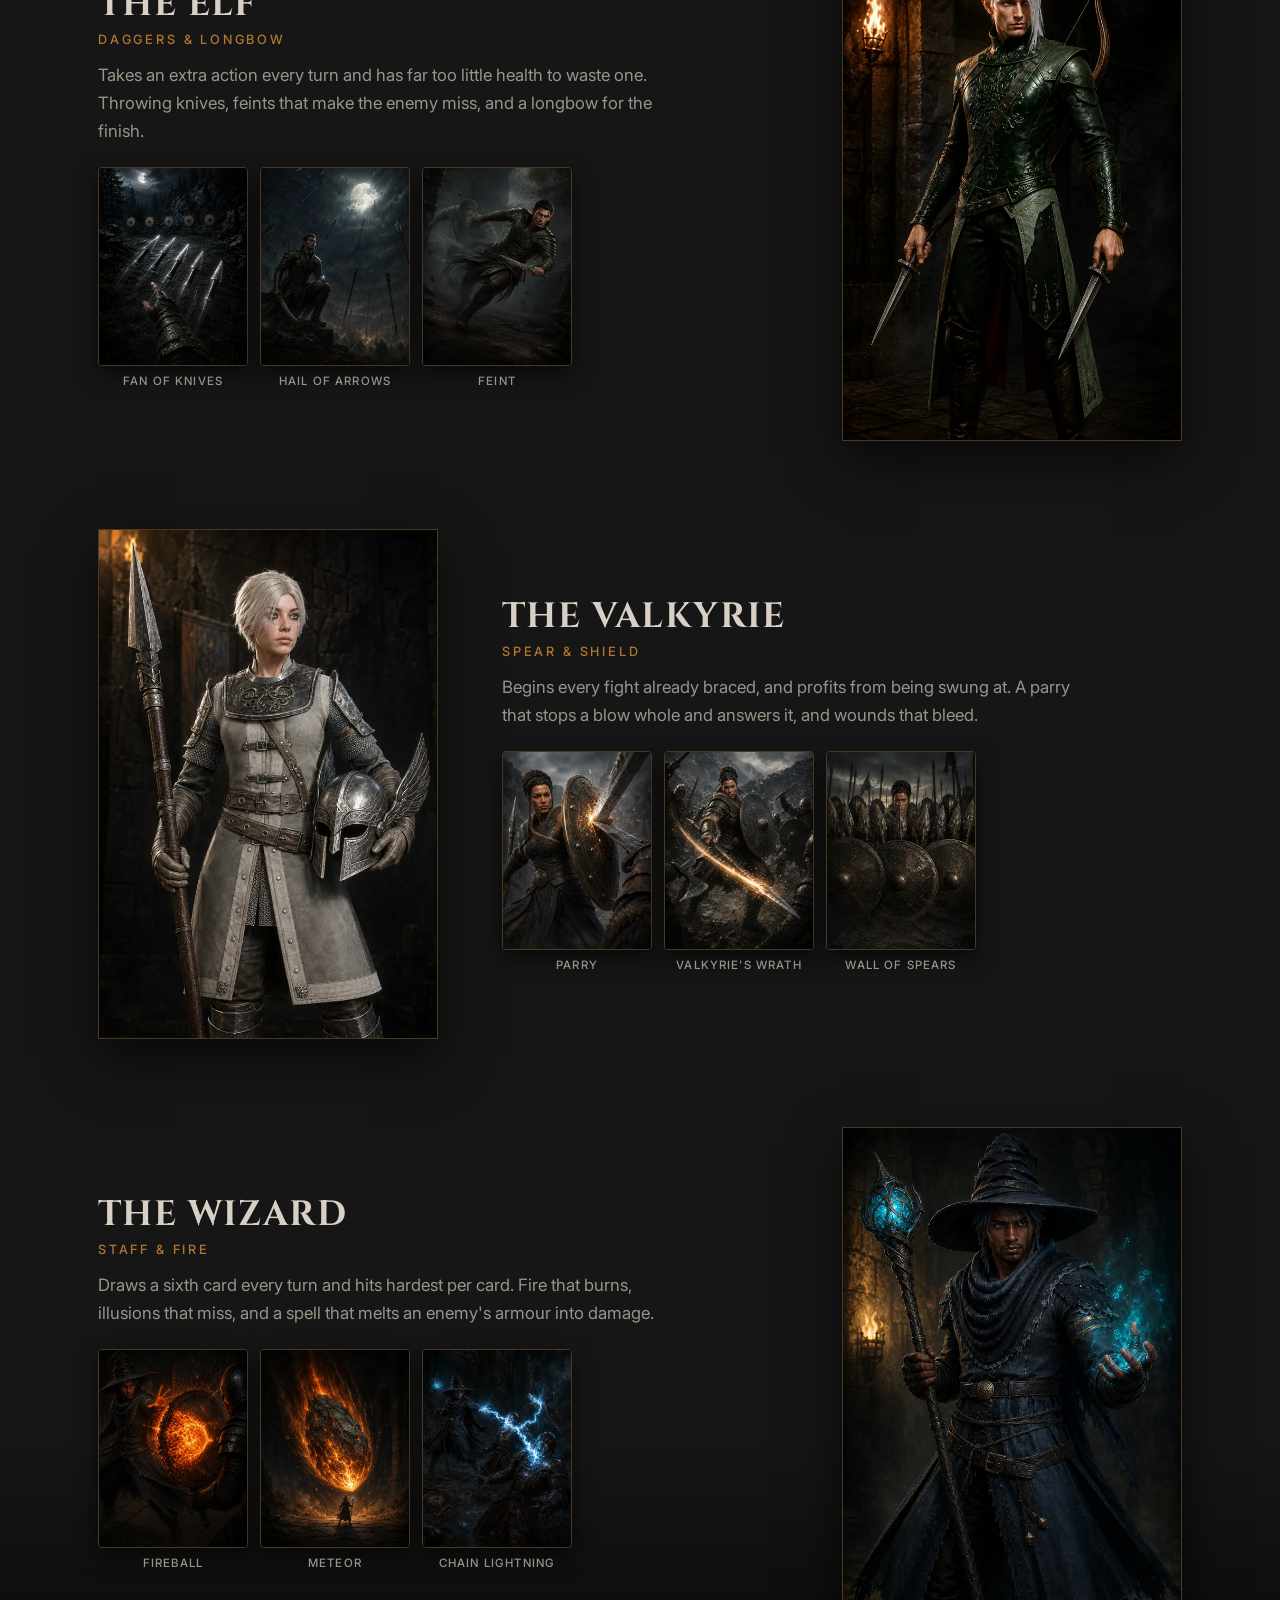
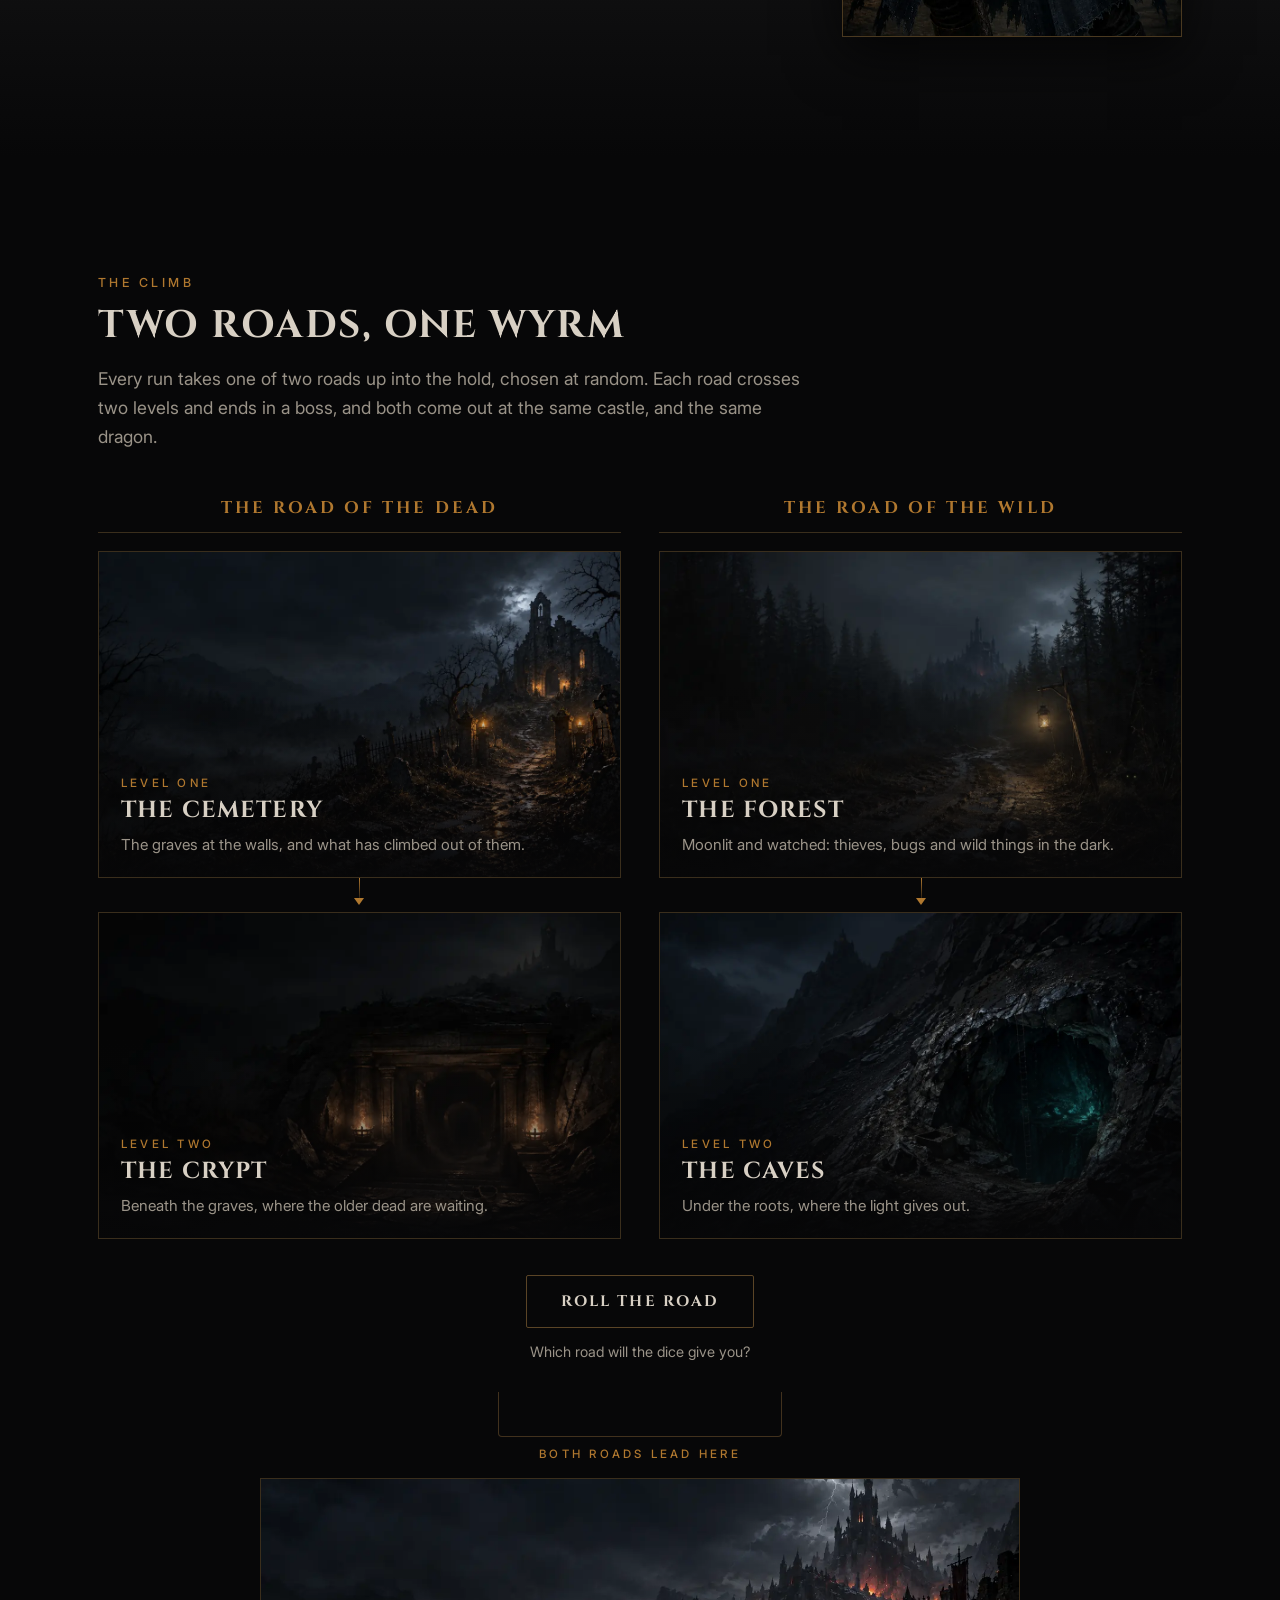
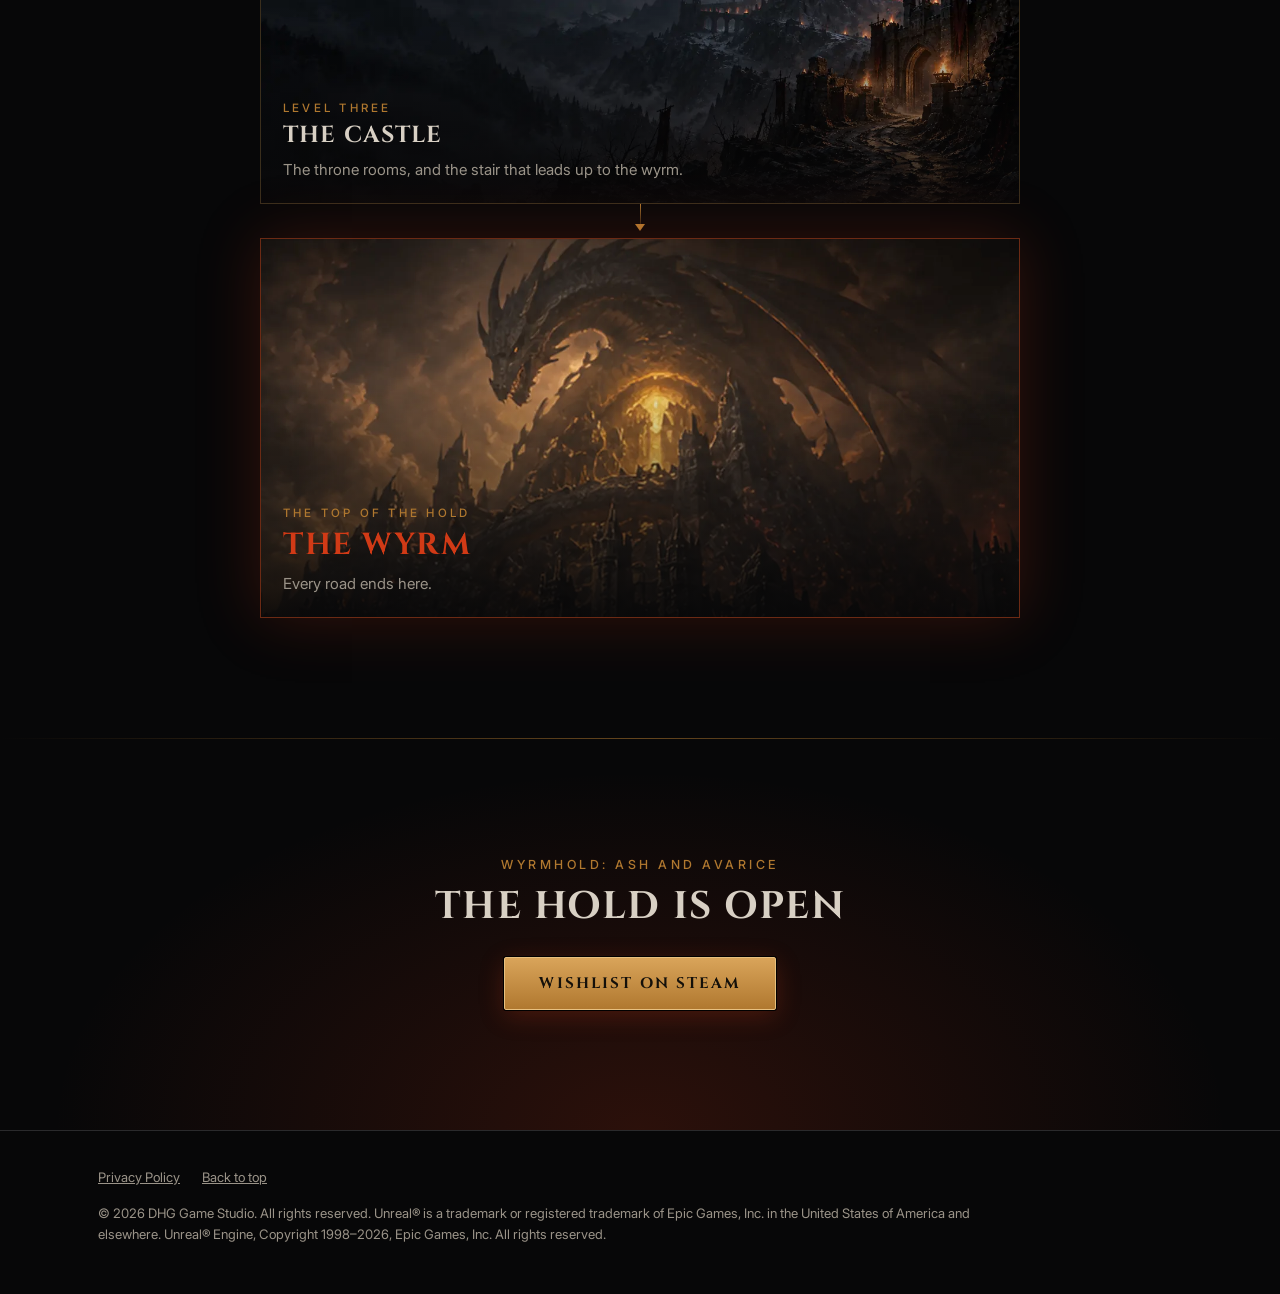
==== commit 47ba112e: "Add files via upload" ====
--- a/index.html
+++ b/index.html
@@ -133,15 +133,37 @@
   <div class="wrap">
     <div class="rv">
       <p class="eyebrow">The climb</p>
-      <h2>Up through the hold</h2>
-      <p class="lead">Each level ends in a boss, and some of them have more than one life to take. Runs are assembled fresh every time, so no two roads up are the same.</p>
+      <h2>Two roads, one wyrm</h2>
+      <p class="lead">Every run takes one of two roads up into the hold, chosen at random. Each road crosses two levels and ends in a boss, and both come out at the same castle, and the same dragon.</p>
     </div>
-    <div class="climb">
-      <article class="level rv"><img src="assets/img/biome-crypt.webp" width="1280" height="720" loading="lazy" alt=""><div><p class="n">Level one</p><h3>The Crypt</h3><p>Beneath the hold, where the first of the dead are waiting.</p></div></article>
-      <article class="level rv"><img src="assets/img/biome-cemetery.webp" width="1280" height="720" loading="lazy" alt=""><div><p class="n">Level two</p><h3>The Cemetery</h3><p>The graves at the walls, and what has climbed out of them.</p></div></article>
-      <article class="level rv"><img src="assets/img/biome-castle.webp" width="1280" height="720" loading="lazy" alt=""><div><p class="n">Level three</p><h3>The Castle</h3><p>The throne rooms, and the wyrm that sits above them.</p></div></article>
+
+    <div class="routes rv" id="routes">
+      <article class="route" data-route="dead">
+        <h3 class="route-name">The Road of the Dead</h3>
+        <div class="level"><img src="assets/img/biome-cemetery.webp" width="1280" height="720" loading="lazy" alt=""><div><p class="n">Level one</p><h4>The Cemetery</h4><p>The graves at the walls, and what has climbed out of them.</p></div></div>
+        <div class="step" aria-hidden="true"></div>
+        <div class="level"><img src="assets/img/biome-crypt.webp" width="1280" height="720" loading="lazy" alt=""><div><p class="n">Level two</p><h4>The Crypt</h4><p>Beneath the graves, where the older dead are waiting.</p></div></div>
+      </article>
+      <article class="route" data-route="wild">
+        <h3 class="route-name">The Road of the Wild</h3>
+        <div class="level"><img src="assets/img/biome-forest.webp" width="1280" height="720" loading="lazy" alt=""><div><p class="n">Level one</p><h4>The Forest</h4><p>Moonlit and watched: thieves, bugs and wild things in the dark.</p></div></div>
+        <div class="step" aria-hidden="true"></div>
+        <div class="level"><img src="assets/img/biome-caves.webp" width="1280" height="720" loading="lazy" alt=""><div><p class="n">Level two</p><h4>The Caves</h4><p>Under the roots, where the light gives out.</p></div></div>
+      </article>
     </div>
-    <p class="top rv">&hellip; and at the top, the wyrm.</p>
+
+    <div class="roll rv">
+      <button type="button" class="btn ghost" id="roll">Roll the road</button>
+      <p id="rolled" aria-live="polite">Which road will the dice give you?</p>
+    </div>
+
+    <div class="merge rv" aria-hidden="true"><span>Both roads lead here</span></div>
+
+    <div class="finale rv">
+      <div class="level wide"><img src="assets/img/biome-castle.webp" width="1280" height="720" loading="lazy" alt=""><div><p class="n">Level three</p><h4>The Castle</h4><p>The throne rooms, and the stair that leads up to the wyrm.</p></div></div>
+      <div class="step" aria-hidden="true"></div>
+      <div class="level wide wyrm"><img src="assets/img/wyrm.webp" width="1280" height="800" loading="lazy" alt="The wyrm coiled around the highest towers of Wyrmhold, a furnace glow at its heart."><div><p class="n">The top of the hold</p><h4>The Wyrm</h4><p>Every road ends here.</p></div></div>
+    </div>
   </div>
 </section>
 
--- a/assets/style.css
+++ b/assets/style.css
@@ -1,118 +1,138 @@
-@font-face{font-family:Cinzel;font-weight:400;font-display:swap;src:url(fonts/cinzel-400.woff2) format("woff2")}
-@font-face{font-family:Cinzel;font-weight:700;font-display:swap;src:url(fonts/cinzel-700.woff2) format("woff2")}
-@font-face{font-family:Inter;font-weight:400;font-display:swap;src:url(fonts/inter-400.woff2) format("woff2")}
-@font-face{font-family:Inter;font-weight:500;font-display:swap;src:url(fonts/inter-500.woff2) format("woff2")}
-
-:root{
-  --soot:#070708; --iron:#242426; --iron-2:#161617; --gold:#b0782f; --gold-hi:#d9a45a;
-  --ember:#d13a16; --ivory:#d8d0c4; --ivory-dim:#9a9388;
-  --display:Cinzel,"Times New Roman",serif; --body:Inter,system-ui,sans-serif;
-  --gutter:clamp(16px,4vw,48px); --max:1180px;
-}
-*{box-sizing:border-box;margin:0}
-html{scroll-behavior:smooth;background:var(--soot)}
-body{background:var(--soot);color:var(--ivory);font:400 1.0625rem/1.65 var(--body);-webkit-font-smoothing:antialiased}
-img{display:block;max-width:100%;height:auto}
-a{color:var(--gold-hi)}
-a:focus-visible,button:focus-visible{outline:2px solid var(--gold-hi);outline-offset:3px}
-.wrap{max-width:var(--max);margin:0 auto;padding:0 var(--gutter)}
-h1,h2,h3{font-family:var(--display);font-weight:700;letter-spacing:.04em;line-height:1.15;color:var(--ivory)}
-h2{font-size:clamp(1.6rem,3.4vw,2.4rem);text-transform:uppercase}
-.eyebrow{font:500 .78rem/1 var(--body);letter-spacing:.28em;text-transform:uppercase;color:var(--gold);margin-bottom:14px}
-.rule{height:1px;border:0;background:linear-gradient(90deg,transparent,var(--gold),transparent);opacity:.55;margin:0}
-
-/* nav */
-.nav{position:fixed;inset:0 0 auto;z-index:20;transition:background .3s,backdrop-filter .3s}
-.nav.solid{background:rgba(7,7,8,.88);backdrop-filter:blur(8px);border-bottom:1px solid #2a2a2c}
-.nav .wrap{display:flex;align-items:center;justify-content:space-between;height:64px}
-.nav .mark{font:700 1.05rem var(--display);letter-spacing:.2em;color:var(--ivory);text-decoration:none}
-.nav ul{display:flex;gap:28px;list-style:none;padding:0}
-.nav ul a{font:500 .8rem var(--body);letter-spacing:.16em;text-transform:uppercase;color:var(--ivory-dim);text-decoration:none}
-.nav ul a:hover{color:var(--ivory)}
-@media(max-width:700px){.nav ul li:not(:last-child){display:none}}
-
-/* buttons */
-.btn{display:inline-block;padding:15px 34px;font:700 .95rem var(--display);letter-spacing:.14em;text-transform:uppercase;text-decoration:none;color:#14100a;background:linear-gradient(#d9a45a,#b0782f);border:1px solid #e8c07f;border-radius:2px;box-shadow:0 0 0 1px #000,0 6px 24px rgba(209,58,22,.25);transition:transform .15s,box-shadow .15s,filter .15s}
-.btn:hover{transform:translateY(-2px);filter:brightness(1.08);box-shadow:0 0 0 1px #000,0 10px 32px rgba(209,58,22,.4)}
-.btn.ghost{background:transparent;color:var(--ivory);border-color:#5a4426;box-shadow:none}
-.btn.ghost:hover{border-color:var(--gold-hi)}
-.btn[aria-disabled=true]{filter:saturate(.5) brightness(.8);cursor:default;pointer-events:none}
-
-/* hero */
-.hero{position:relative;min-height:100svh;display:grid;place-items:center;text-align:center;padding:96px var(--gutter) 64px;overflow:hidden;isolation:isolate}
-.hero::before{content:"";position:absolute;inset:0;z-index:-2;background:url(img/hero-bg.webp) center 30%/cover no-repeat}
-.hero::after{content:"";position:absolute;inset:0;z-index:-1;background:radial-gradient(ellipse at 50% 40%,rgba(7,7,8,0) 0,rgba(7,7,8,.55) 75%),linear-gradient(transparent 55%,var(--soot))}
-.hero .logo{width:min(760px,92vw);margin:0 auto;filter:drop-shadow(0 8px 40px rgba(0,0,0,.8))}
-.hero .tag{font:400 clamp(1.05rem,2vw,1.35rem)/1.5 var(--body);max-width:36em;margin:6px auto 34px;color:var(--ivory);text-shadow:0 2px 14px #000}
-.cta{display:flex;gap:16px;justify-content:center;flex-wrap:wrap}
-.note{margin-top:18px;font-size:.85rem;color:var(--ivory-dim);text-shadow:0 1px 8px #000}
-
-/* sections */
-section{padding:clamp(64px,10vw,120px) 0}
-.lead{max-width:40em;color:var(--ivory-dim);margin-top:16px;font-size:1.1rem}
-.pillars{display:grid;grid-template-columns:repeat(3,1fr);gap:clamp(20px,3vw,40px);margin-top:48px}
-.pillar{border-top:2px solid var(--gold);padding-top:20px}
-.pillar h3{font-size:1.15rem;margin-bottom:10px;text-transform:uppercase}
-.pillar p{color:var(--ivory-dim);font-size:1rem}
-@media(max-width:820px){.pillars{grid-template-columns:1fr}}
-
-.keyart{margin-top:56px;border:1px solid #3a2e1c;box-shadow:0 20px 60px rgba(0,0,0,.6)}
-
-/* heroes */
-.heroes-sec{background:linear-gradient(var(--soot),var(--iron-2) 12%,var(--iron-2) 88%,var(--soot))}
-.hero-row{display:grid;grid-template-columns:minmax(220px,340px) 1fr;gap:clamp(24px,5vw,64px);align-items:center;margin-top:clamp(48px,7vw,88px)}
-.hero-row:nth-of-type(even){grid-template-columns:1fr minmax(220px,340px)}
-.hero-row:nth-of-type(even) .portrait{order:2}
-.portrait{border:1px solid #4a3920;box-shadow:0 18px 50px rgba(0,0,0,.65);overflow:hidden;aspect-ratio:2/3;background:#000}
-.portrait img{width:100%;height:100%;object-fit:cover;object-position:top}
-.hero-row h3{font-size:clamp(1.6rem,3vw,2.2rem);text-transform:uppercase}
-.hero-row .role{font:500 .8rem var(--body);letter-spacing:.22em;text-transform:uppercase;color:var(--gold);margin:6px 0 14px}
-.hero-row p{color:var(--ivory-dim);max-width:34em}
-.cards{display:flex;gap:12px;margin-top:22px}
-.cards figure{flex:1;max-width:150px;transition:transform .25s}
-.cards figure:hover{transform:translateY(-8px) rotate(-1.2deg)}
-.cards img{border:1px solid #4a3920;border-radius:4px;box-shadow:0 8px 22px rgba(0,0,0,.6)}
-.cards figcaption{font:500 .72rem var(--body);letter-spacing:.1em;text-transform:uppercase;color:var(--ivory-dim);margin-top:8px;text-align:center}
-@media(max-width:760px){
-  .hero-row,.hero-row:nth-of-type(even){grid-template-columns:1fr}
-  .hero-row:nth-of-type(even) .portrait{order:0}
-  .portrait{max-width:300px;margin:0 auto}
-}
-
-/* the climb */
-.climb{display:grid;grid-template-columns:repeat(3,1fr);gap:20px;margin-top:48px}
-.level{position:relative;aspect-ratio:4/5;overflow:hidden;border:1px solid #3a2e1c;display:flex;align-items:flex-end}
-.level img{position:absolute;inset:0;width:100%;height:100%;object-fit:cover;transition:transform .6s}
-.level:hover img{transform:scale(1.06)}
-.level::after{content:"";position:absolute;inset:0;background:linear-gradient(transparent 40%,rgba(7,7,8,.92))}
-.level div{position:relative;z-index:1;padding:22px}
-.level .n{font:500 .72rem var(--body);letter-spacing:.28em;color:var(--gold);text-transform:uppercase}
-.level h3{font-size:1.5rem;text-transform:uppercase;margin:4px 0 6px}
-.level p{font-size:.95rem;color:var(--ivory-dim)}
-.top{margin-top:20px;text-align:center;font:400 1.15rem var(--display);letter-spacing:.08em;color:var(--ember)}
-@media(max-width:820px){.climb{grid-template-columns:1fr}.level{aspect-ratio:16/10}}
-
-/* final cta + footer */
-.final{text-align:center;background:radial-gradient(ellipse at 50% 100%,rgba(209,58,22,.18),transparent 65%)}
-.final h2{margin-bottom:28px}
-footer{border-top:1px solid #2a2a2c;padding:36px 0 48px;color:var(--ivory-dim);font-size:.82rem}
-footer .wrap{display:grid;gap:14px}
-footer nav{display:flex;gap:22px;flex-wrap:wrap}
-footer a{color:var(--ivory-dim)}
-footer a:hover{color:var(--ivory)}
-footer p{max-width:70em}
-
-/* reveal */
-.rv{opacity:0;transform:translateY(24px);transition:opacity .8s,transform .8s}
-.rv.in{opacity:1;transform:none}
-@media(prefers-reduced-motion:reduce){.rv{opacity:1;transform:none;transition:none}html{scroll-behavior:auto}.cards figure,.level img{transition:none}}
-
-/* legal pages */
-.legal{padding:120px 0 80px}
-.legal .wrap{max-width:760px}
-.legal h1{font-size:clamp(1.9rem,4vw,2.8rem);text-transform:uppercase;margin-bottom:8px}
-.legal h2{font-size:1.2rem;margin:40px 0 10px}
-.legal p,.legal li{color:var(--ivory-dim);margin-bottom:12px}
-.legal ul{padding-left:22px}
-.legal .upd{font-size:.85rem;color:var(--gold)}
-.todo{background:#2a1c0c;color:#e8c07f;padding:1px 6px;border-radius:2px;font-style:normal}
+@font-face{font-family:Cinzel;font-weight:400;font-display:swap;src:url(fonts/cinzel-400.woff2) format("woff2")}
+@font-face{font-family:Cinzel;font-weight:700;font-display:swap;src:url(fonts/cinzel-700.woff2) format("woff2")}
+@font-face{font-family:Inter;font-weight:400;font-display:swap;src:url(fonts/inter-400.woff2) format("woff2")}
+@font-face{font-family:Inter;font-weight:500;font-display:swap;src:url(fonts/inter-500.woff2) format("woff2")}
+
+:root{
+  --soot:#070708; --iron:#242426; --iron-2:#161617; --gold:#b0782f; --gold-hi:#d9a45a;
+  --ember:#d13a16; --ivory:#d8d0c4; --ivory-dim:#9a9388;
+  --display:Cinzel,"Times New Roman",serif; --body:Inter,system-ui,sans-serif;
+  --gutter:clamp(16px,4vw,48px); --max:1180px;
+}
+*{box-sizing:border-box;margin:0}
+html{scroll-behavior:smooth;background:var(--soot)}
+body{background:var(--soot);color:var(--ivory);font:400 1.0625rem/1.65 var(--body);-webkit-font-smoothing:antialiased}
+img{display:block;max-width:100%;height:auto}
+a{color:var(--gold-hi)}
+a:focus-visible,button:focus-visible{outline:2px solid var(--gold-hi);outline-offset:3px}
+.wrap{max-width:var(--max);margin:0 auto;padding:0 var(--gutter)}
+h1,h2,h3{font-family:var(--display);font-weight:700;letter-spacing:.04em;line-height:1.15;color:var(--ivory)}
+h2{font-size:clamp(1.6rem,3.4vw,2.4rem);text-transform:uppercase}
+.eyebrow{font:500 .78rem/1 var(--body);letter-spacing:.28em;text-transform:uppercase;color:var(--gold);margin-bottom:14px}
+.rule{height:1px;border:0;background:linear-gradient(90deg,transparent,var(--gold),transparent);opacity:.55;margin:0}
+
+/* nav */
+.nav{position:fixed;inset:0 0 auto;z-index:20;transition:background .3s,backdrop-filter .3s}
+.nav.solid{background:rgba(7,7,8,.88);backdrop-filter:blur(8px);border-bottom:1px solid #2a2a2c}
+.nav .wrap{display:flex;align-items:center;justify-content:space-between;height:64px}
+.nav .mark{font:700 1.05rem var(--display);letter-spacing:.2em;color:var(--ivory);text-decoration:none}
+.nav ul{display:flex;gap:28px;list-style:none;padding:0}
+.nav ul a{font:500 .8rem var(--body);letter-spacing:.16em;text-transform:uppercase;color:var(--ivory-dim);text-decoration:none}
+.nav ul a:hover{color:var(--ivory)}
+@media(max-width:700px){.nav ul li:not(:last-child){display:none}}
+
+/* buttons */
+.btn{display:inline-block;padding:15px 34px;font:700 .95rem var(--display);letter-spacing:.14em;text-transform:uppercase;text-decoration:none;color:#14100a;background:linear-gradient(#d9a45a,#b0782f);border:1px solid #e8c07f;border-radius:2px;box-shadow:0 0 0 1px #000,0 6px 24px rgba(209,58,22,.25);transition:transform .15s,box-shadow .15s,filter .15s}
+.btn:hover{transform:translateY(-2px);filter:brightness(1.08);box-shadow:0 0 0 1px #000,0 10px 32px rgba(209,58,22,.4)}
+.btn.ghost{background:transparent;color:var(--ivory);border-color:#5a4426;box-shadow:none}
+.btn.ghost:hover{border-color:var(--gold-hi)}
+.btn[aria-disabled=true]{filter:saturate(.5) brightness(.8);cursor:default;pointer-events:none}
+
+/* hero */
+.hero{position:relative;min-height:100svh;display:grid;place-items:center;text-align:center;padding:96px var(--gutter) 64px;overflow:hidden;isolation:isolate}
+.hero::before{content:"";position:absolute;inset:0;z-index:-2;background:url(img/hero-bg.webp) center 30%/cover no-repeat}
+.hero::after{content:"";position:absolute;inset:0;z-index:-1;background:radial-gradient(ellipse at 50% 40%,rgba(7,7,8,0) 0,rgba(7,7,8,.55) 75%),linear-gradient(transparent 55%,var(--soot))}
+.hero .logo{width:min(760px,92vw);margin:0 auto;filter:drop-shadow(0 8px 40px rgba(0,0,0,.8))}
+.hero .tag{font:400 clamp(1.05rem,2vw,1.35rem)/1.5 var(--body);max-width:36em;margin:6px auto 34px;color:var(--ivory);text-shadow:0 2px 14px #000}
+.cta{display:flex;gap:16px;justify-content:center;flex-wrap:wrap}
+.note{margin-top:18px;font-size:.85rem;color:var(--ivory-dim);text-shadow:0 1px 8px #000}
+
+/* sections */
+section{padding:clamp(64px,10vw,120px) 0}
+.lead{max-width:40em;color:var(--ivory-dim);margin-top:16px;font-size:1.1rem}
+.pillars{display:grid;grid-template-columns:repeat(3,1fr);gap:clamp(20px,3vw,40px);margin-top:48px}
+.pillar{border-top:2px solid var(--gold);padding-top:20px}
+.pillar h3{font-size:1.15rem;margin-bottom:10px;text-transform:uppercase}
+.pillar p{color:var(--ivory-dim);font-size:1rem}
+@media(max-width:820px){.pillars{grid-template-columns:1fr}}
+
+.keyart{margin-top:56px;border:1px solid #3a2e1c;box-shadow:0 20px 60px rgba(0,0,0,.6)}
+
+/* heroes */
+.heroes-sec{background:linear-gradient(var(--soot),var(--iron-2) 12%,var(--iron-2) 88%,var(--soot))}
+.hero-row{display:grid;grid-template-columns:minmax(220px,340px) 1fr;gap:clamp(24px,5vw,64px);align-items:center;margin-top:clamp(48px,7vw,88px)}
+.hero-row:nth-of-type(even){grid-template-columns:1fr minmax(220px,340px)}
+.hero-row:nth-of-type(even) .portrait{order:2}
+.portrait{border:1px solid #4a3920;box-shadow:0 18px 50px rgba(0,0,0,.65);overflow:hidden;aspect-ratio:2/3;background:#000}
+.portrait img{width:100%;height:100%;object-fit:cover;object-position:top}
+.hero-row h3{font-size:clamp(1.6rem,3vw,2.2rem);text-transform:uppercase}
+.hero-row .role{font:500 .8rem var(--body);letter-spacing:.22em;text-transform:uppercase;color:var(--gold);margin:6px 0 14px}
+.hero-row p{color:var(--ivory-dim);max-width:34em}
+.cards{display:flex;gap:12px;margin-top:22px}
+.cards figure{flex:1;max-width:150px;transition:transform .25s}
+.cards figure:hover{transform:translateY(-8px) rotate(-1.2deg)}
+.cards img{border:1px solid #4a3920;border-radius:4px;box-shadow:0 8px 22px rgba(0,0,0,.6)}
+.cards figcaption{font:500 .72rem var(--body);letter-spacing:.1em;text-transform:uppercase;color:var(--ivory-dim);margin-top:8px;text-align:center}
+@media(max-width:760px){
+  .hero-row,.hero-row:nth-of-type(even){grid-template-columns:1fr}
+  .hero-row:nth-of-type(even) .portrait{order:0}
+  .portrait{max-width:300px;margin:0 auto}
+}
+
+/* the climb */
+.routes{display:grid;grid-template-columns:1fr 1fr;gap:clamp(20px,3vw,40px);margin-top:48px}
+.route{display:flex;flex-direction:column;align-items:stretch;transition:opacity .5s,filter .5s,transform .5s}
+.route-name{font-size:1.05rem;text-transform:uppercase;letter-spacing:.18em;color:var(--gold);text-align:center;padding-bottom:14px;margin-bottom:18px;border-bottom:1px solid #3a2e1c}
+.level{position:relative;width:100%;aspect-ratio:16/10;overflow:hidden;border:1px solid #3a2e1c;display:flex;align-items:flex-end}
+.level img{position:absolute;inset:0;width:100%;height:100%;object-fit:cover;transition:transform .6s}
+.level:hover img{transform:scale(1.05)}
+.level::after{content:"";position:absolute;inset:0;background:linear-gradient(transparent 38%,rgba(7,7,8,.93))}
+.level div{position:relative;z-index:1;padding:20px 22px}
+.level .n{font:500 .72rem var(--body);letter-spacing:.28em;color:var(--gold);text-transform:uppercase}
+.level h4{font:700 1.45rem var(--display);letter-spacing:.05em;text-transform:uppercase;margin:4px 0 6px;color:var(--ivory)}
+.level p:not(.n){font-size:.95rem;color:var(--ivory-dim)}
+.step{height:34px;position:relative}
+.step::before{content:"";position:absolute;left:50%;top:0;bottom:8px;width:1px;background:linear-gradient(var(--gold),transparent)}
+.step::after{content:"";position:absolute;left:50%;bottom:2px;margin-left:-5px;border:5px solid transparent;border-top:7px solid var(--gold)}
+.roll{text-align:center;margin-top:36px}
+.roll p{margin-top:12px;font-size:.9rem;color:var(--ivory-dim);min-height:1.6em}
+.routes.rolled .route{opacity:.32;filter:grayscale(.7)}
+.routes.rolled .route.picked{opacity:1;filter:none;transform:translateY(-4px)}
+.routes.rolled .route.picked .route-name{color:var(--gold-hi);border-bottom-color:var(--gold)}
+.merge{margin:28px auto 0;max-width:560px;text-align:center;position:relative}
+.merge::before{content:"";display:block;height:44px;margin:0 auto;width:calc(50% + 2px);border:1px solid #5a4426;border-top:0;border-radius:0 0 4px 4px;opacity:.7}
+.merge span{display:inline-block;margin-top:10px;font:500 .72rem var(--body);letter-spacing:.28em;text-transform:uppercase;color:var(--gold)}
+.finale{max-width:760px;margin:12px auto 0}
+.level.wide{aspect-ratio:21/9;min-height:190px}
+.level.wyrm{aspect-ratio:16/8;min-height:240px;border-color:#6b2a14;box-shadow:0 0 60px rgba(209,58,22,.22)}
+.level.wyrm h4{color:var(--ember);font-size:1.9rem}
+@media(max-width:820px){
+  .routes{grid-template-columns:1fr}
+  .level.wide,.level.wyrm{aspect-ratio:16/10}
+  .merge::before{width:2px;border:0;border-left:1px solid #5a4426;border-radius:0;height:30px}
+}
+
+/* final cta + footer */
+.final{text-align:center;background:radial-gradient(ellipse at 50% 100%,rgba(209,58,22,.18),transparent 65%)}
+.final h2{margin-bottom:28px}
+footer{border-top:1px solid #2a2a2c;padding:36px 0 48px;color:var(--ivory-dim);font-size:.82rem}
+footer .wrap{display:grid;gap:14px}
+footer nav{display:flex;gap:22px;flex-wrap:wrap}
+footer a{color:var(--ivory-dim)}
+footer a:hover{color:var(--ivory)}
+footer p{max-width:70em}
+
+/* reveal */
+.rv{opacity:0;transform:translateY(24px);transition:opacity .8s,transform .8s}
+.rv.in{opacity:1;transform:none}
+@media(prefers-reduced-motion:reduce){.rv{opacity:1;transform:none;transition:none}html{scroll-behavior:auto}.cards figure,.level img{transition:none}}
+
+/* legal pages */
+.legal{padding:120px 0 80px}
+.legal .wrap{max-width:760px}
+.legal h1{font-size:clamp(1.9rem,4vw,2.8rem);text-transform:uppercase;margin-bottom:8px}
+.legal h2{font-size:1.2rem;margin:40px 0 10px}
+.legal p,.legal li{color:var(--ivory-dim);margin-bottom:12px}
+.legal ul{padding-left:22px}
+.legal .upd{font-size:.85rem;color:var(--gold)}
+.todo{background:#2a1c0c;color:#e8c07f;padding:1px 6px;border-radius:2px;font-style:normal}
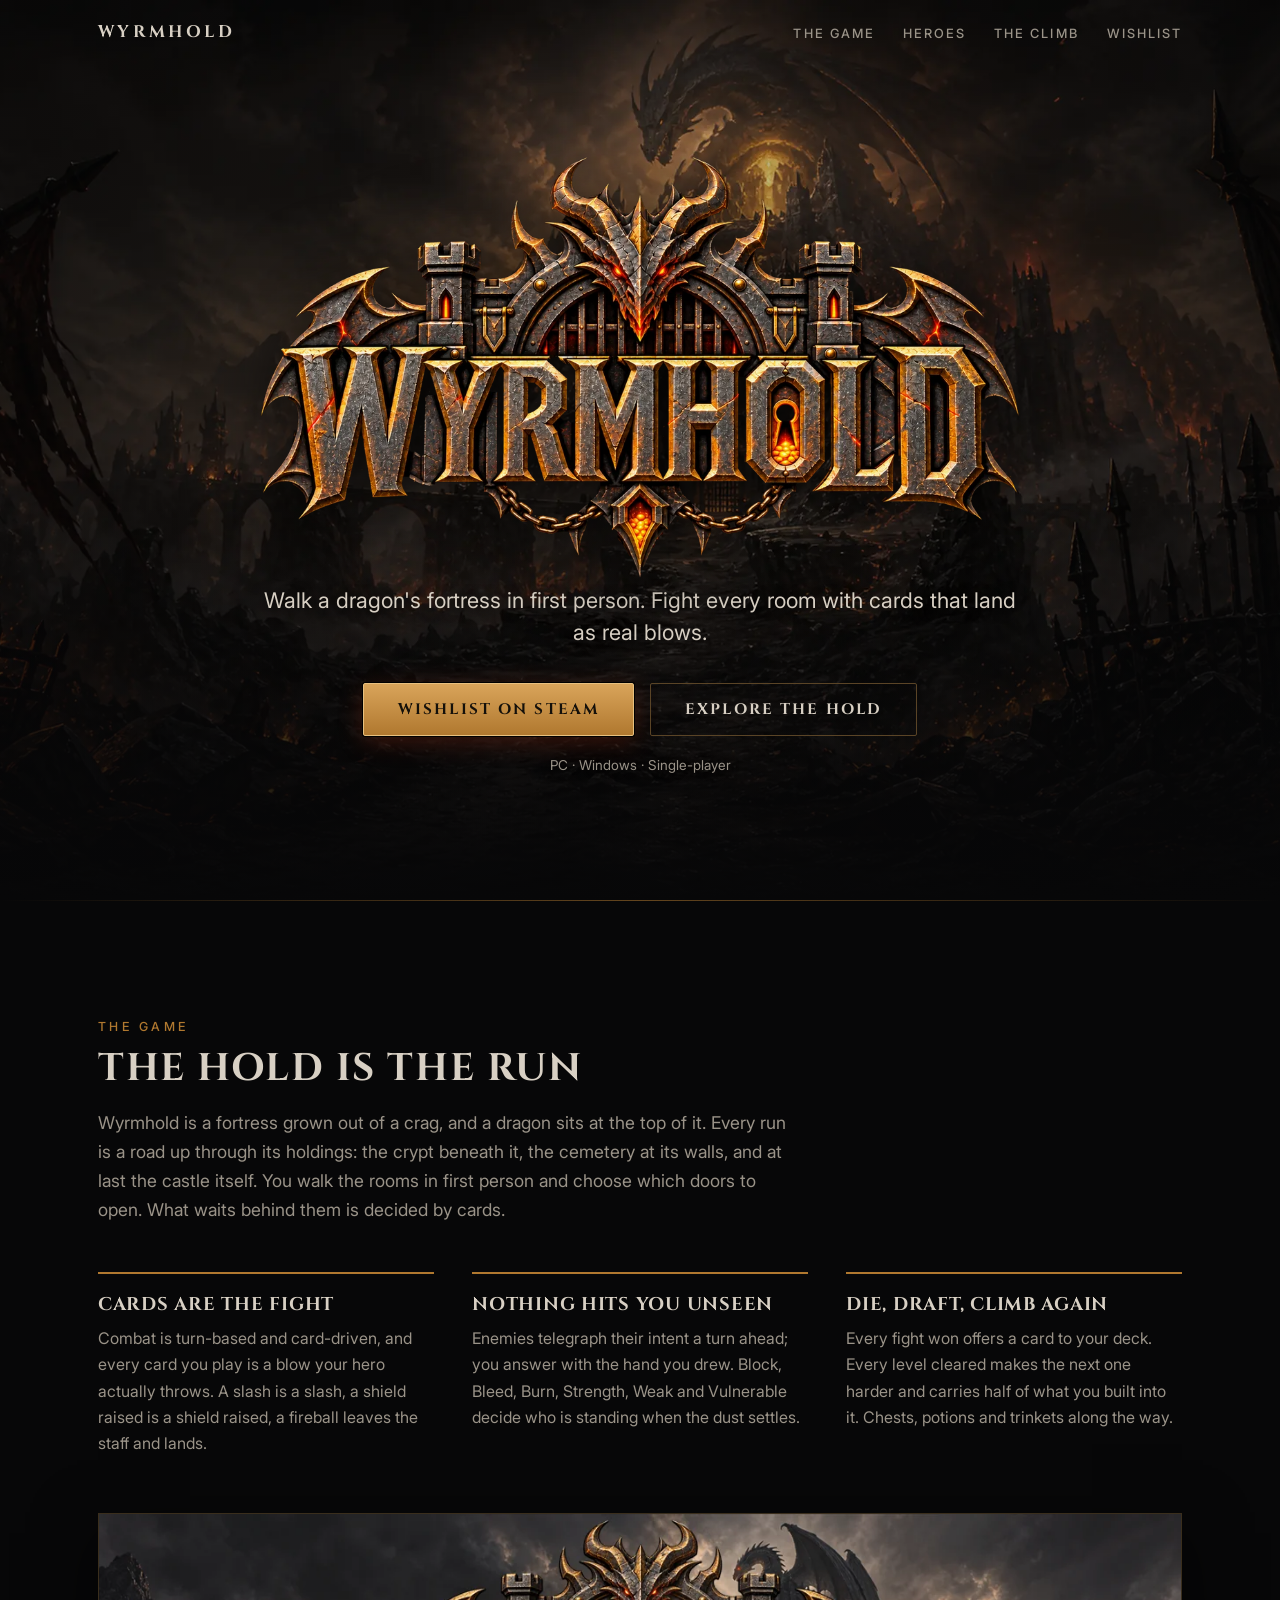
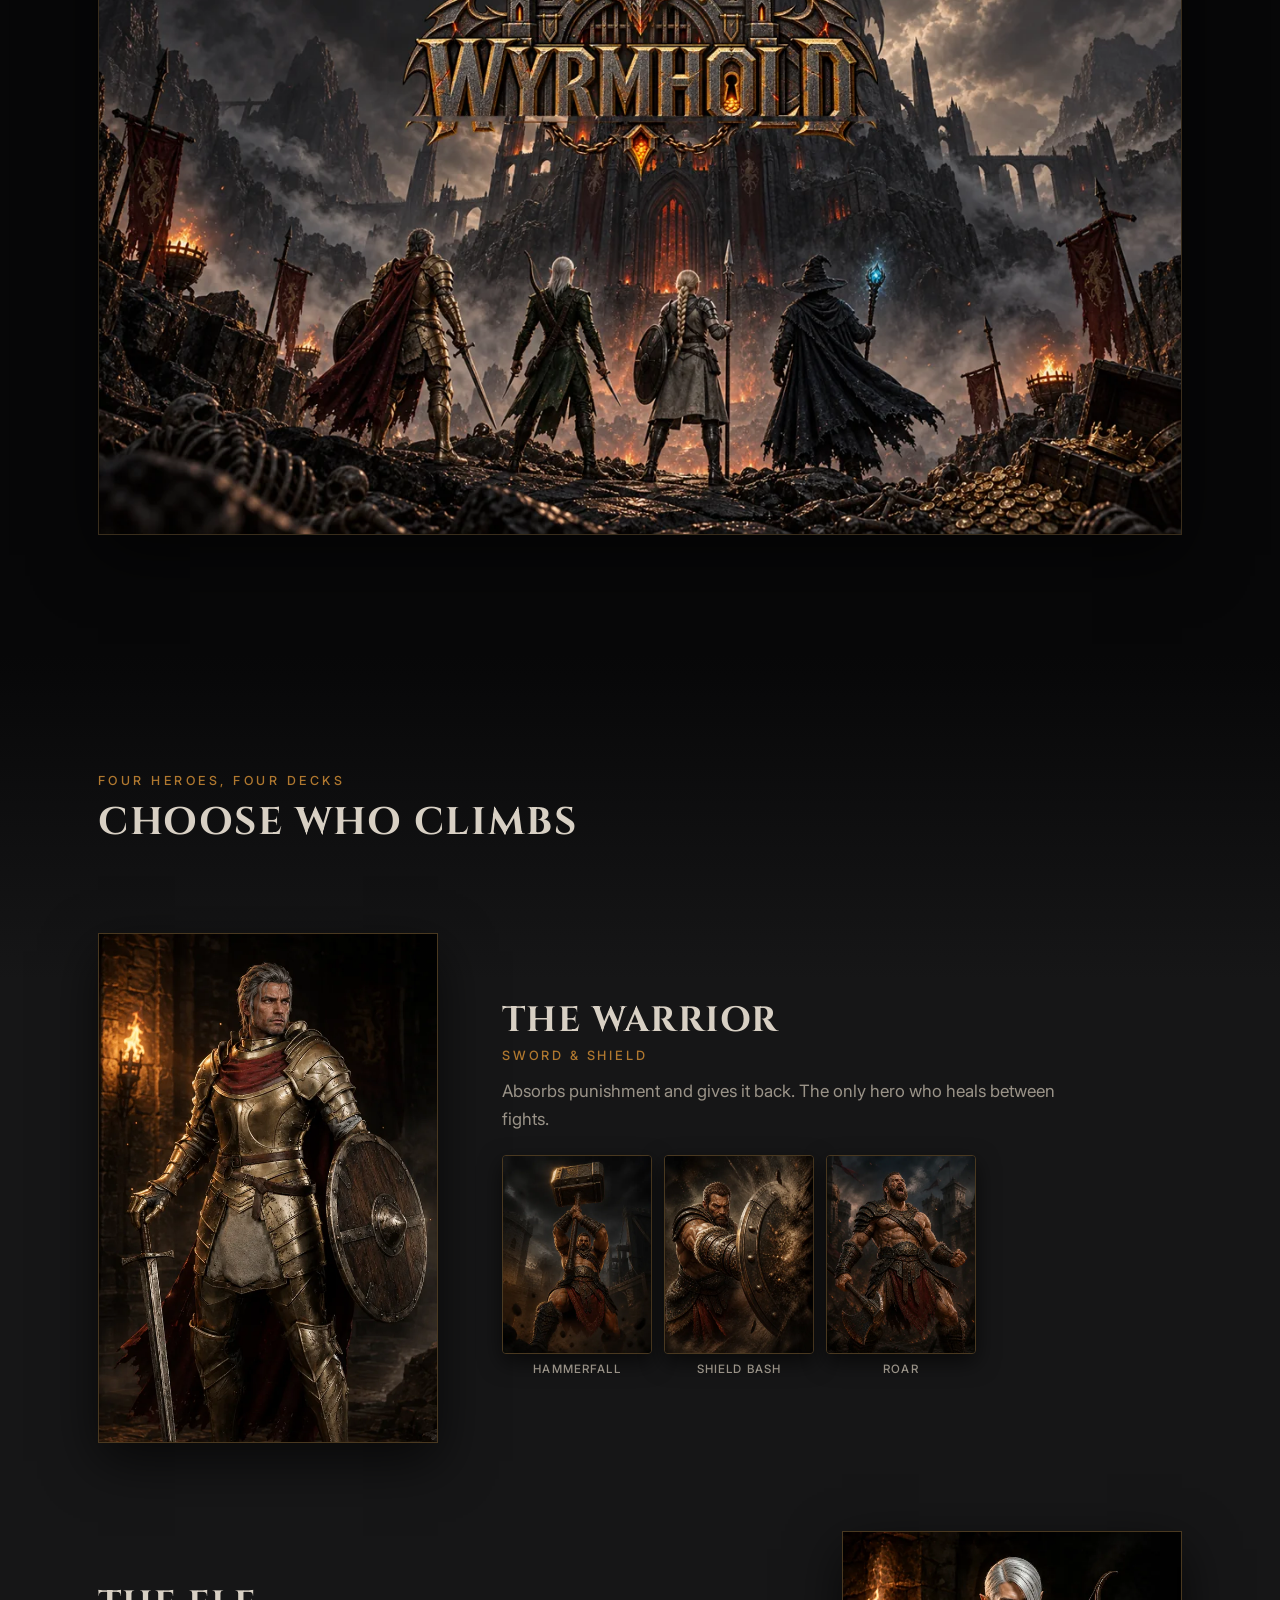
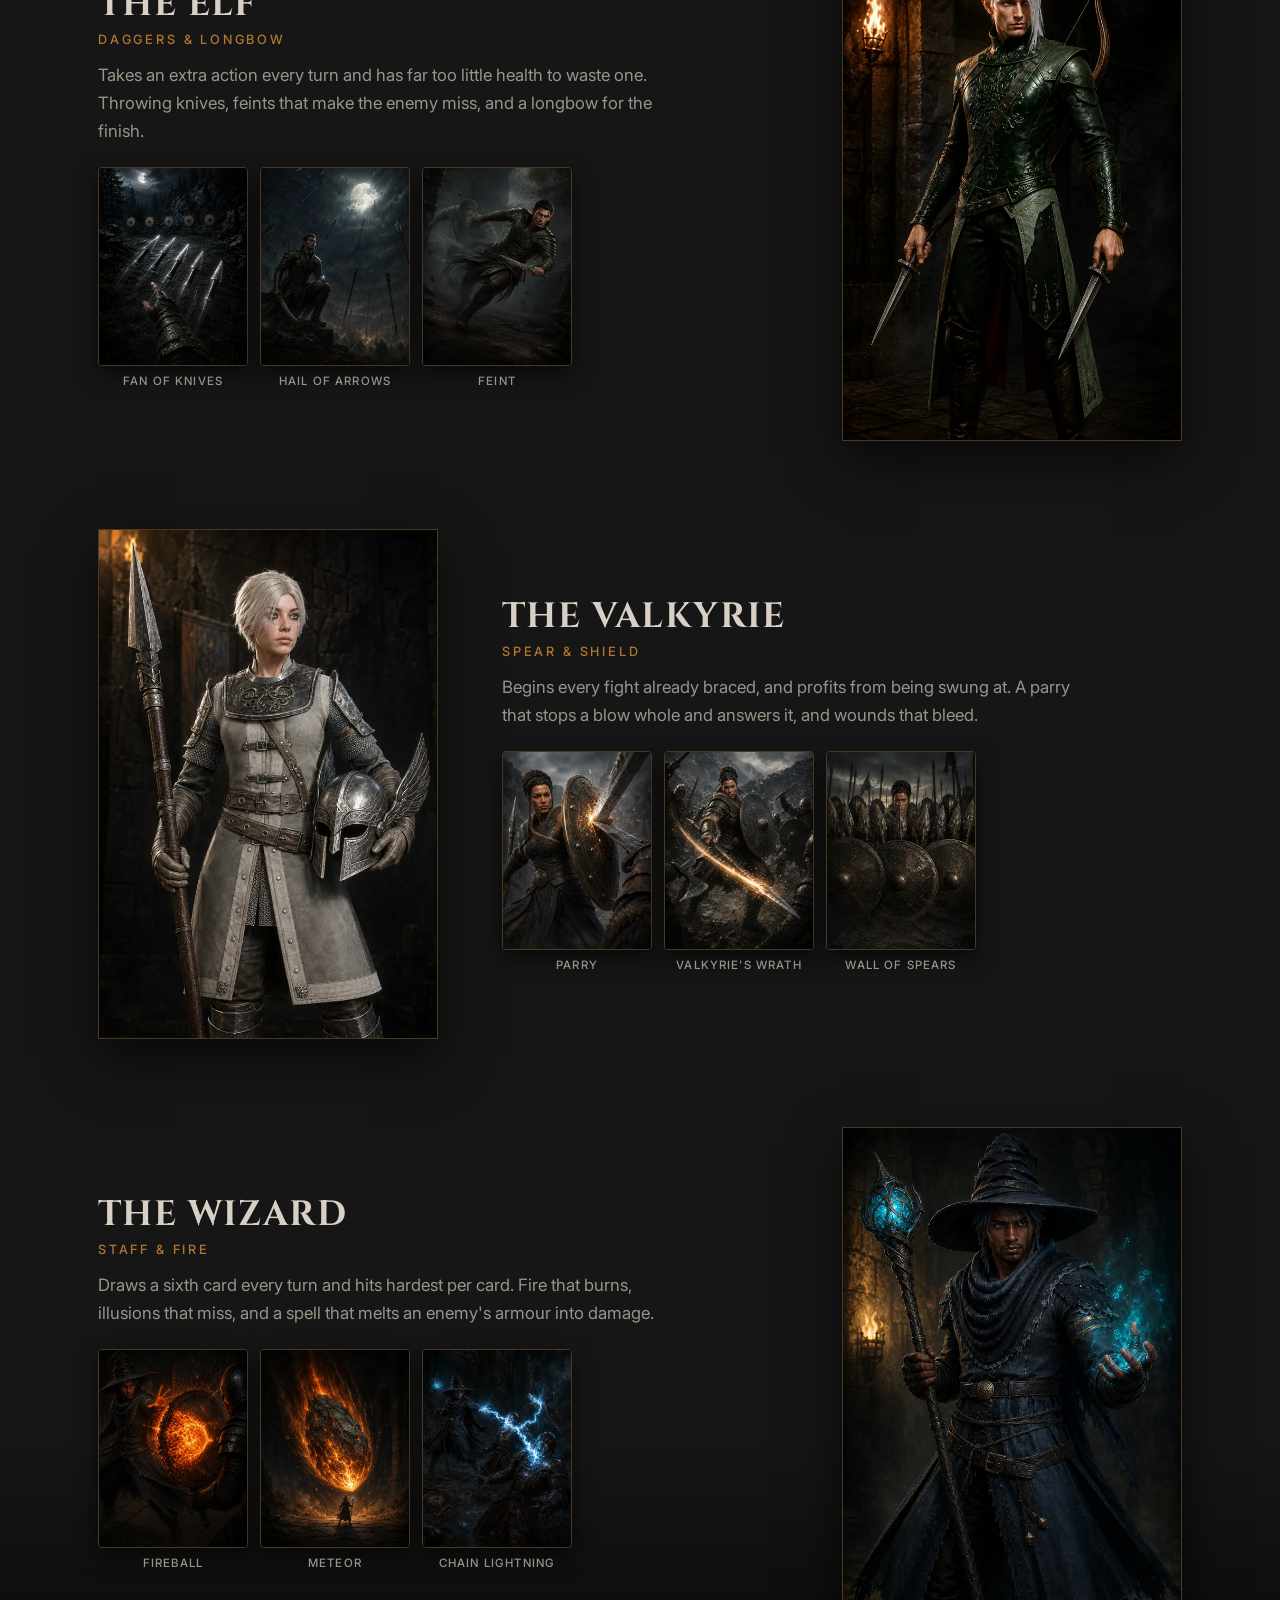
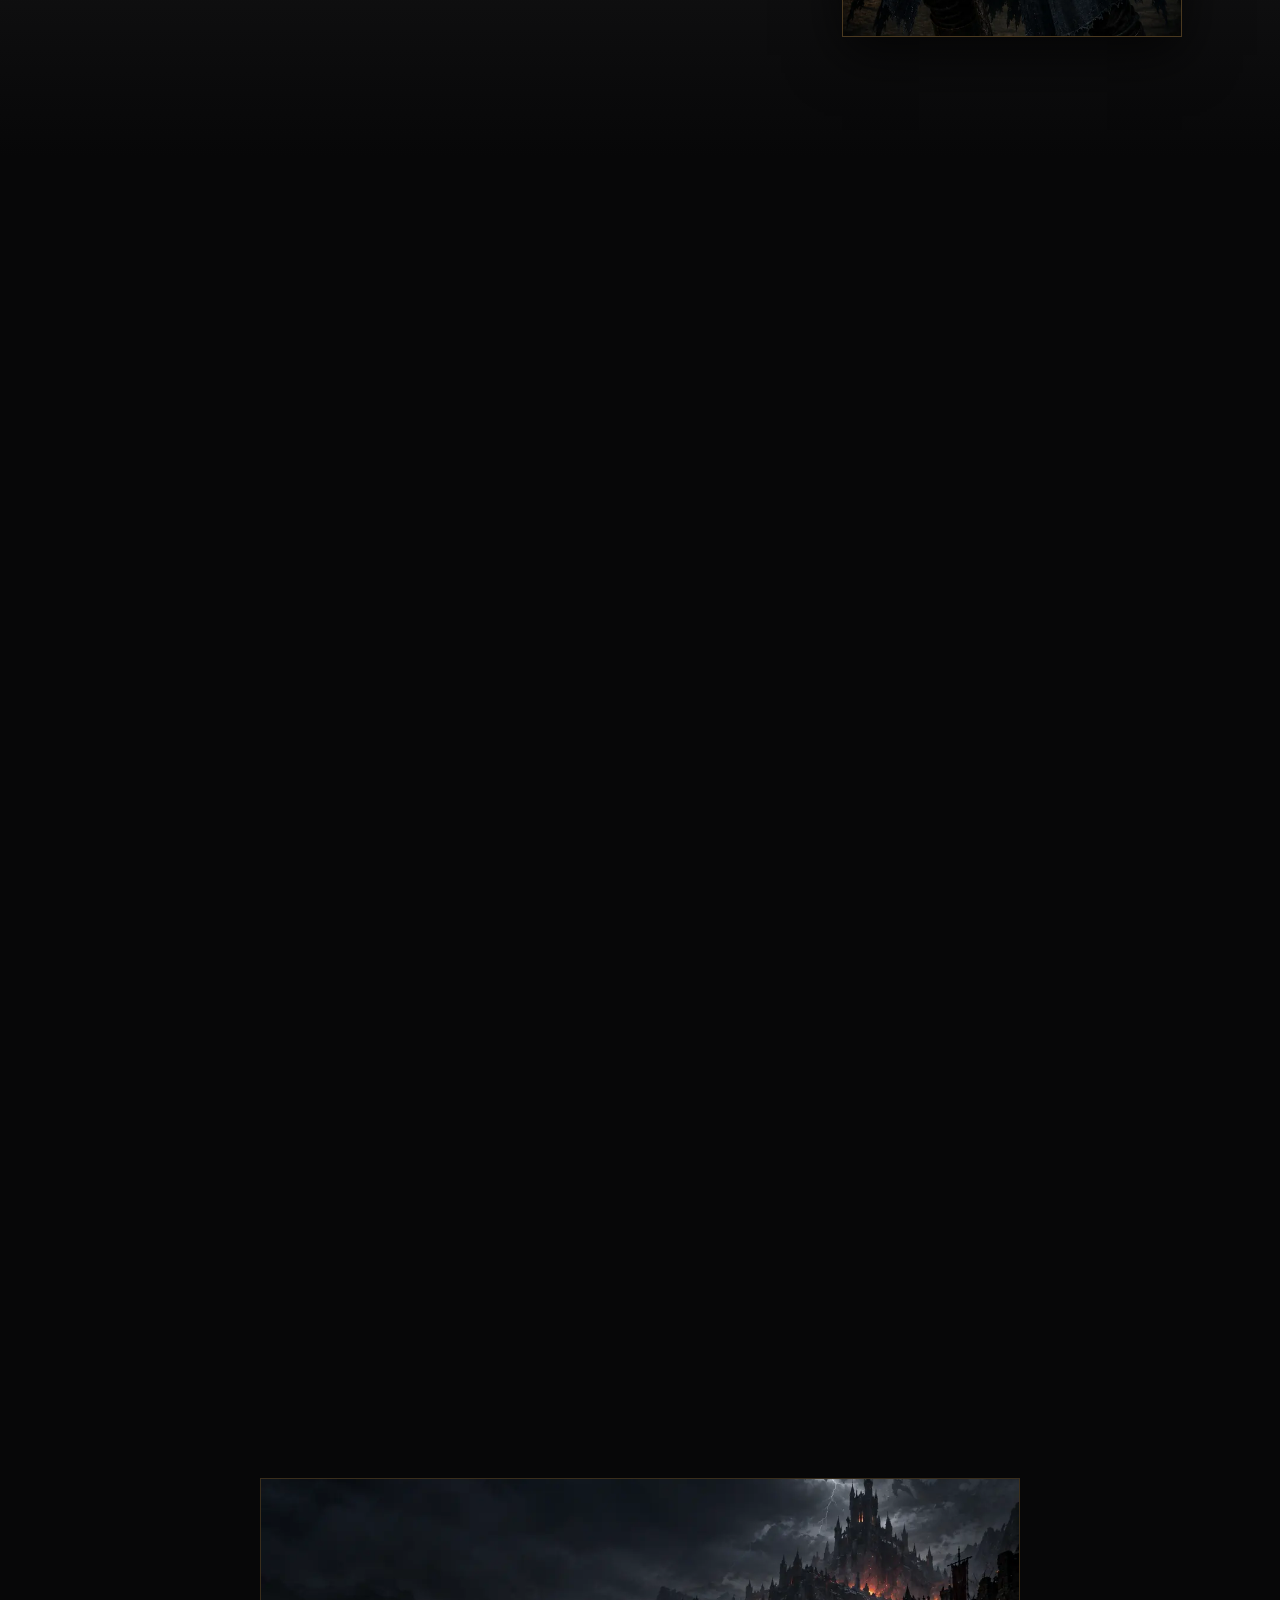
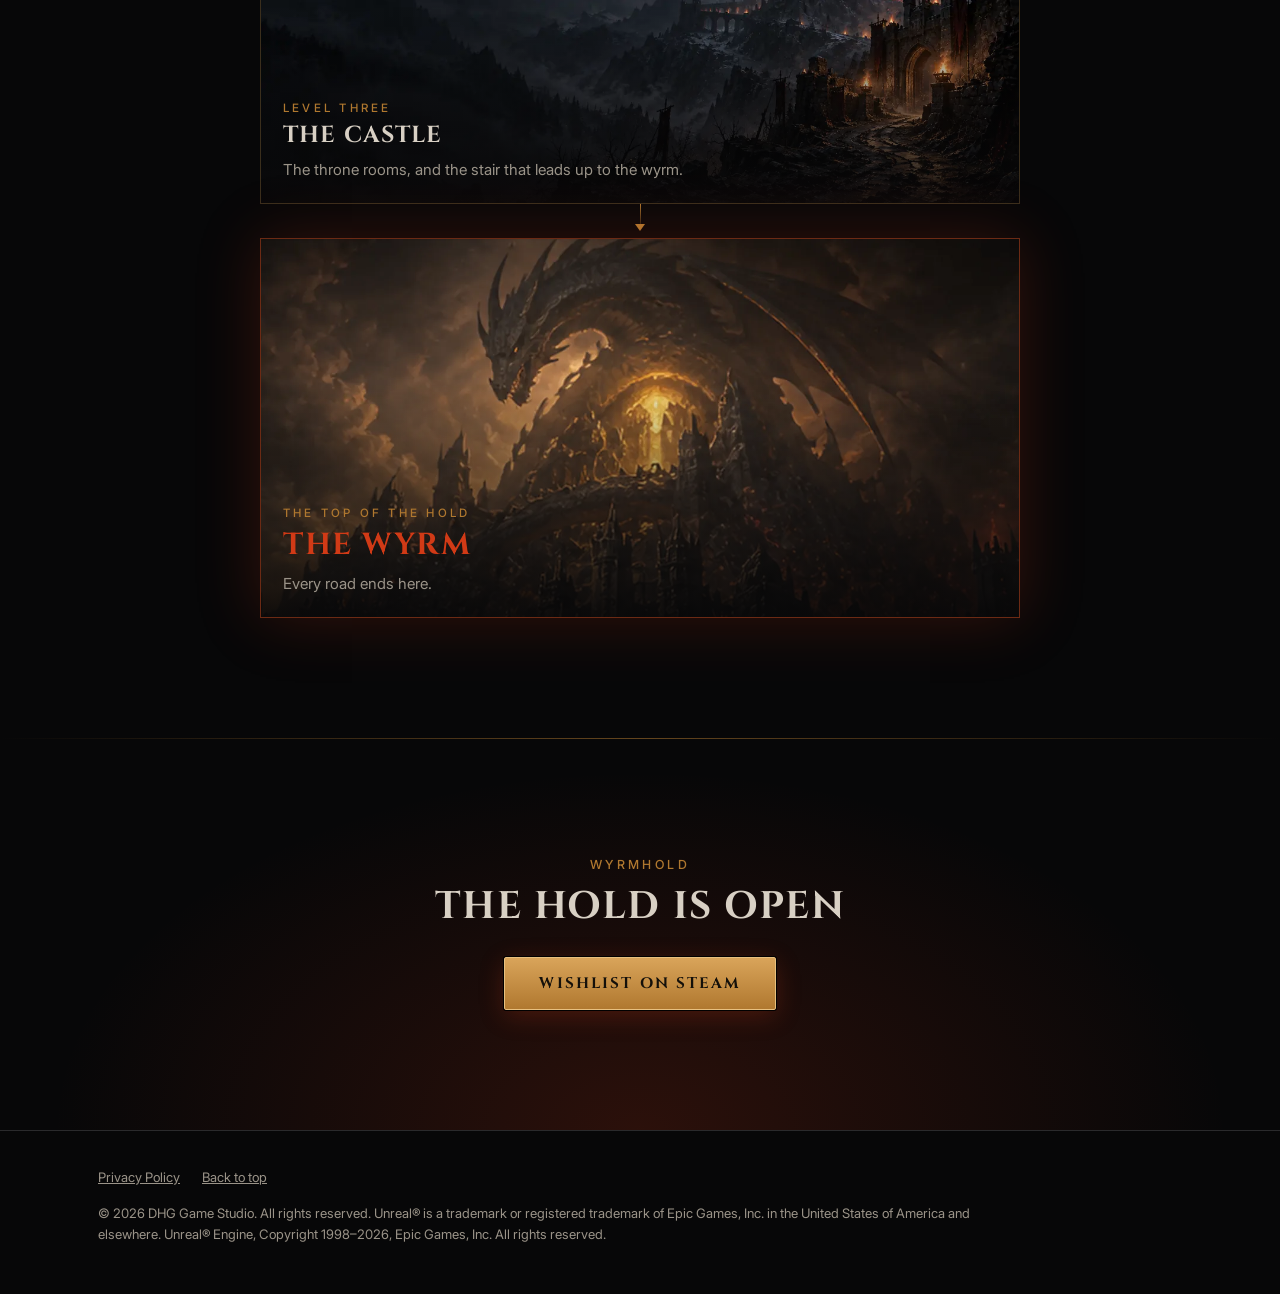
==== commit fe157e9c: "Name is Wyrmhold; privacy policy covers Epic/Steam account data Drop the old 'Ash and Avarice' subti" ====
--- a/index.html
+++ b/index.html
@@ -1,191 +1,191 @@
-<!doctype html>
-<html lang="en">
-<head>
-<meta charset="utf-8">
-<meta name="viewport" content="width=device-width,initial-scale=1">
-<title>Wyrmhold: Ash and Avarice</title>
-<meta name="description" content="A first-person dungeon crawl fought with cards. Four heroes, four decks, and a dragon at the top of the hold.">
-<meta name="theme-color" content="#070708">
-<link rel="canonical" href="https://wyrmholdthegame.com/">
-<meta property="og:type" content="website">
-<meta property="og:title" content="Wyrmhold: Ash and Avarice">
-<meta property="og:description" content="Walk a dragon's fortress in first person, then fight every room with cards that land as real blows.">
-<meta property="og:url" content="https://wyrmholdthegame.com/">
-<meta property="og:image" content="https://wyrmholdthegame.com/assets/img/og.jpg">
-<meta name="twitter:card" content="summary_large_image">
-<link rel="preload" href="assets/fonts/cinzel-700.woff2" as="font" type="font/woff2" crossorigin>
-<link rel="preload" href="assets/img/hero-bg.webp" as="image">
-<link rel="icon" href="assets/img/logo.webp" type="image/webp">
-<link rel="stylesheet" href="assets/style.css">
-</head>
-<body>
-
-<header class="nav">
-  <div class="wrap">
-    <a class="mark" href="#top">WYRMHOLD</a>
-    <ul>
-      <li><a href="#game">The Game</a></li>
-      <li><a href="#heroes">Heroes</a></li>
-      <li><a href="#climb">The Climb</a></li>
-      <li><a href="#wishlist">Wishlist</a></li>
-    </ul>
-  </div>
-</header>
-
-<main id="top">
-
-<section class="hero">
-  <div>
-    <img class="logo" src="assets/img/logo.webp" width="1100" height="611" alt="Wyrmhold: Ash and Avarice">
-    <p class="tag">Walk a dragon's fortress in first person. Fight every room with cards that land as real blows.</p>
-    <div class="cta">
-      <a class="btn" id="steam" href="https://store.steampowered.com/app/5244700/Wyrmhold/" rel="noopener">Wishlist on Steam</a>
-      <a class="btn ghost" href="#game">Explore the hold</a>
-    </div>
-    <p class="note">PC &middot; Windows &middot; Single-player</p>
-  </div>
-</section>
-
-<hr class="rule">
-
-<section id="game">
-  <div class="wrap">
-    <div class="rv">
-      <p class="eyebrow">The game</p>
-      <h2>The hold is the run</h2>
-      <p class="lead">Wyrmhold is a fortress grown out of a crag, and a dragon sits at the top of it. Every run is a road up through its holdings: the crypt beneath it, the cemetery at its walls, and at last the castle itself. You walk the rooms in first person and choose which doors to open. What waits behind them is decided by cards.</p>
-    </div>
-    <div class="pillars">
-      <div class="pillar rv"><h3>Cards are the fight</h3><p>Combat is turn-based and card-driven, and every card you play is a blow your hero actually throws. A slash is a slash, a shield raised is a shield raised, a fireball leaves the staff and lands.</p></div>
-      <div class="pillar rv"><h3>Nothing hits you unseen</h3><p>Enemies telegraph their intent a turn ahead; you answer with the hand you drew. Block, Bleed, Burn, Strength, Weak and Vulnerable decide who is standing when the dust settles.</p></div>
-      <div class="pillar rv"><h3>Die, draft, climb again</h3><p>Every fight won offers a card to your deck. Every level cleared makes the next one harder and carries half of what you built into it. Chests, potions and trinkets along the way.</p></div>
-    </div>
-    <img class="keyart rv" src="assets/img/keyart.webp" width="1232" height="706" loading="lazy" alt="Four heroes stand on the road below the black fortress of Wyrmhold, a dragon coiled on its highest tower.">
-  </div>
-</section>
-
-<section id="heroes" class="heroes-sec">
-  <div class="wrap">
-    <div class="rv">
-      <p class="eyebrow">Four heroes, four decks</p>
-      <h2>Choose who climbs</h2>
-    </div>
-
-    <article class="hero-row rv">
-      <div class="portrait"><img src="assets/img/hero-warrior.webp" width="640" height="1226" loading="lazy" alt="The Warrior in gold plate with sword and round shield"></div>
-      <div>
-        <h3>The Warrior</h3>
-        <p class="role">Sword &amp; shield</p>
-        <p>Absorbs punishment and gives it back. The only hero who heals between fights.</p>
-        <div class="cards">
-          <figure><img src="assets/img/card-hammerfall.webp" width="520" height="693" loading="lazy" alt="Hammerfall card"><figcaption>Hammerfall</figcaption></figure>
-          <figure><img src="assets/img/card-shieldbash.webp" width="520" height="693" loading="lazy" alt="Shield Bash card"><figcaption>Shield Bash</figcaption></figure>
-          <figure><img src="assets/img/card-roar.webp" width="520" height="693" loading="lazy" alt="Roar card"><figcaption>Roar</figcaption></figure>
-        </div>
-      </div>
-    </article>
-
-    <article class="hero-row rv">
-      <div class="portrait"><img src="assets/img/hero-elf.webp" width="640" height="933" loading="lazy" alt="The Elf in green leather holding two daggers"></div>
-      <div>
-        <h3>The Elf</h3>
-        <p class="role">Daggers &amp; longbow</p>
-        <p>Takes an extra action every turn and has far too little health to waste one. Throwing knives, feints that make the enemy miss, and a longbow for the finish.</p>
-        <div class="cards">
-          <figure><img src="assets/img/card-fanofknives.webp" width="520" height="693" loading="lazy" alt="Fan of Knives card"><figcaption>Fan of Knives</figcaption></figure>
-          <figure><img src="assets/img/card-hailofarrows.webp" width="520" height="693" loading="lazy" alt="Hail of Arrows card"><figcaption>Hail of Arrows</figcaption></figure>
-          <figure><img src="assets/img/card-feint.webp" width="520" height="693" loading="lazy" alt="Feint card"><figcaption>Feint</figcaption></figure>
-        </div>
-      </div>
-    </article>
-
-    <article class="hero-row rv">
-      <div class="portrait"><img src="assets/img/hero-valkyrie.webp" width="640" height="962" loading="lazy" alt="The Valkyrie in grey mail with spear and helm"></div>
-      <div>
-        <h3>The Valkyrie</h3>
-        <p class="role">Spear &amp; shield</p>
-        <p>Begins every fight already braced, and profits from being swung at. A parry that stops a blow whole and answers it, and wounds that bleed.</p>
-        <div class="cards">
-          <figure><img src="assets/img/card-parry.webp" width="520" height="693" loading="lazy" alt="Parry card"><figcaption>Parry</figcaption></figure>
-          <figure><img src="assets/img/card-valkyrieswrath.webp" width="520" height="693" loading="lazy" alt="Valkyrie's Wrath card"><figcaption>Valkyrie's Wrath</figcaption></figure>
-          <figure><img src="assets/img/card-wallofspears.webp" width="520" height="693" loading="lazy" alt="Wall of Spears card"><figcaption>Wall of Spears</figcaption></figure>
-        </div>
-      </div>
-    </article>
-
-    <article class="hero-row rv">
-      <div class="portrait"><img src="assets/img/hero-wizard.webp" width="640" height="960" loading="lazy" alt="The Wizard under a wide hat, a blue crystal glowing on his staff"></div>
-      <div>
-        <h3>The Wizard</h3>
-        <p class="role">Staff &amp; fire</p>
-        <p>Draws a sixth card every turn and hits hardest per card. Fire that burns, illusions that miss, and a spell that melts an enemy's armour into damage.</p>
-        <div class="cards">
-          <figure><img src="assets/img/card-fireball.webp" width="520" height="693" loading="lazy" alt="Fireball card"><figcaption>Fireball</figcaption></figure>
-          <figure><img src="assets/img/card-meteor.webp" width="520" height="693" loading="lazy" alt="Meteor card"><figcaption>Meteor</figcaption></figure>
-          <figure><img src="assets/img/card-chainlightning.webp" width="520" height="693" loading="lazy" alt="Chain Lightning card"><figcaption>Chain Lightning</figcaption></figure>
-        </div>
-      </div>
-    </article>
-  </div>
-</section>
-
-<section id="climb">
-  <div class="wrap">
-    <div class="rv">
-      <p class="eyebrow">The climb</p>
-      <h2>Two roads, one wyrm</h2>
-      <p class="lead">Every run takes one of two roads up into the hold, chosen at random. Each road crosses two levels and ends in a boss, and both come out at the same castle, and the same dragon.</p>
-    </div>
-
-    <div class="routes rv" id="routes">
-      <article class="route" data-route="dead">
-        <h3 class="route-name">The Road of the Dead</h3>
-        <div class="level"><img src="assets/img/biome-cemetery.webp" width="1280" height="720" loading="lazy" alt=""><div><p class="n">Level one</p><h4>The Cemetery</h4><p>The graves at the walls, and what has climbed out of them.</p></div></div>
-        <div class="step" aria-hidden="true"></div>
-        <div class="level"><img src="assets/img/biome-crypt.webp" width="1280" height="720" loading="lazy" alt=""><div><p class="n">Level two</p><h4>The Crypt</h4><p>Beneath the graves, where the older dead are waiting.</p></div></div>
-      </article>
-      <article class="route" data-route="wild">
-        <h3 class="route-name">The Road of the Wild</h3>
-        <div class="level"><img src="assets/img/biome-forest.webp" width="1280" height="720" loading="lazy" alt=""><div><p class="n">Level one</p><h4>The Forest</h4><p>Moonlit and watched: thieves, bugs and wild things in the dark.</p></div></div>
-        <div class="step" aria-hidden="true"></div>
-        <div class="level"><img src="assets/img/biome-caves.webp" width="1280" height="720" loading="lazy" alt=""><div><p class="n">Level two</p><h4>The Caves</h4><p>Under the roots, where the light gives out.</p></div></div>
-      </article>
-    </div>
-
-    <div class="roll rv">
-      <button type="button" class="btn ghost" id="roll">Roll the road</button>
-      <p id="rolled" aria-live="polite">Which road will the dice give you?</p>
-    </div>
-
-    <div class="merge rv" aria-hidden="true"><span>Both roads lead here</span></div>
-
-    <div class="finale rv">
-      <div class="level wide"><img src="assets/img/biome-castle.webp" width="1280" height="720" loading="lazy" alt=""><div><p class="n">Level three</p><h4>The Castle</h4><p>The throne rooms, and the stair that leads up to the wyrm.</p></div></div>
-      <div class="step" aria-hidden="true"></div>
-      <div class="level wide wyrm"><img src="assets/img/wyrm.webp" width="1280" height="800" loading="lazy" alt="The wyrm coiled around the highest towers of Wyrmhold, a furnace glow at its heart."><div><p class="n">The top of the hold</p><h4>The Wyrm</h4><p>Every road ends here.</p></div></div>
-    </div>
-  </div>
-</section>
-
-<hr class="rule">
-
-<section id="wishlist" class="final">
-  <div class="wrap rv">
-    <p class="eyebrow">Wyrmhold: Ash and Avarice</p>
-    <h2>The hold is open</h2>
-    <a class="btn" href="https://store.steampowered.com/app/5244700/Wyrmhold/" rel="noopener">Wishlist on Steam</a>
-  </div>
-</section>
-
-</main>
-
-<footer>
-  <div class="wrap">
-    <nav><a href="privacy.html">Privacy Policy</a><a href="#top">Back to top</a></nav>
-    <p>&copy; 2026 DHG Game Studio. All rights reserved. Unreal&reg; is a trademark or registered trademark of Epic Games, Inc. in the United States of America and elsewhere. Unreal&reg; Engine, Copyright 1998&ndash;2026, Epic Games, Inc. All rights reserved.</p>
-  </div>
-</footer>
-
-<script src="assets/main.js" defer></script>
-</body>
-</html>
+<!doctype html>
+<html lang="en">
+<head>
+<meta charset="utf-8">
+<meta name="viewport" content="width=device-width,initial-scale=1">
+<title>Wyrmhold</title>
+<meta name="description" content="A first-person dungeon crawl fought with cards. Four heroes, four decks, and a dragon at the top of the hold.">
+<meta name="theme-color" content="#070708">
+<link rel="canonical" href="https://wyrmholdthegame.com/">
+<meta property="og:type" content="website">
+<meta property="og:title" content="Wyrmhold">
+<meta property="og:description" content="Walk a dragon's fortress in first person, then fight every room with cards that land as real blows.">
+<meta property="og:url" content="https://wyrmholdthegame.com/">
+<meta property="og:image" content="https://wyrmholdthegame.com/assets/img/og.jpg">
+<meta name="twitter:card" content="summary_large_image">
+<link rel="preload" href="assets/fonts/cinzel-700.woff2" as="font" type="font/woff2" crossorigin>
+<link rel="preload" href="assets/img/hero-bg.webp" as="image">
+<link rel="icon" href="assets/img/logo.webp" type="image/webp">
+<link rel="stylesheet" href="assets/style.css">
+</head>
+<body>
+
+<header class="nav">
+  <div class="wrap">
+    <a class="mark" href="#top">WYRMHOLD</a>
+    <ul>
+      <li><a href="#game">The Game</a></li>
+      <li><a href="#heroes">Heroes</a></li>
+      <li><a href="#climb">The Climb</a></li>
+      <li><a href="#wishlist">Wishlist</a></li>
+    </ul>
+  </div>
+</header>
+
+<main id="top">
+
+<section class="hero">
+  <div>
+    <img class="logo" src="assets/img/logo.webp" width="1100" height="611" alt="Wyrmhold">
+    <p class="tag">Walk a dragon's fortress in first person. Fight every room with cards that land as real blows.</p>
+    <div class="cta">
+      <a class="btn" id="steam" href="https://store.steampowered.com/app/5244700/Wyrmhold/" rel="noopener">Wishlist on Steam</a>
+      <a class="btn ghost" href="#game">Explore the hold</a>
+    </div>
+    <p class="note">PC &middot; Windows &middot; Single-player</p>
+  </div>
+</section>
+
+<hr class="rule">
+
+<section id="game">
+  <div class="wrap">
+    <div class="rv">
+      <p class="eyebrow">The game</p>
+      <h2>The hold is the run</h2>
+      <p class="lead">Wyrmhold is a fortress grown out of a crag, and a dragon sits at the top of it. Every run is a road up through its holdings: the crypt beneath it, the cemetery at its walls, and at last the castle itself. You walk the rooms in first person and choose which doors to open. What waits behind them is decided by cards.</p>
+    </div>
+    <div class="pillars">
+      <div class="pillar rv"><h3>Cards are the fight</h3><p>Combat is turn-based and card-driven, and every card you play is a blow your hero actually throws. A slash is a slash, a shield raised is a shield raised, a fireball leaves the staff and lands.</p></div>
+      <div class="pillar rv"><h3>Nothing hits you unseen</h3><p>Enemies telegraph their intent a turn ahead; you answer with the hand you drew. Block, Bleed, Burn, Strength, Weak and Vulnerable decide who is standing when the dust settles.</p></div>
+      <div class="pillar rv"><h3>Die, draft, climb again</h3><p>Every fight won offers a card to your deck. Every level cleared makes the next one harder and carries half of what you built into it. Chests, potions and trinkets along the way.</p></div>
+    </div>
+    <img class="keyart rv" src="assets/img/keyart.webp" width="1232" height="706" loading="lazy" alt="Four heroes stand on the road below the black fortress of Wyrmhold, a dragon coiled on its highest tower.">
+  </div>
+</section>
+
+<section id="heroes" class="heroes-sec">
+  <div class="wrap">
+    <div class="rv">
+      <p class="eyebrow">Four heroes, four decks</p>
+      <h2>Choose who climbs</h2>
+    </div>
+
+    <article class="hero-row rv">
+      <div class="portrait"><img src="assets/img/hero-warrior.webp" width="640" height="1226" loading="lazy" alt="The Warrior in gold plate with sword and round shield"></div>
+      <div>
+        <h3>The Warrior</h3>
+        <p class="role">Sword &amp; shield</p>
+        <p>Absorbs punishment and gives it back. The only hero who heals between fights.</p>
+        <div class="cards">
+          <figure><img src="assets/img/card-hammerfall.webp" width="520" height="693" loading="lazy" alt="Hammerfall card"><figcaption>Hammerfall</figcaption></figure>
+          <figure><img src="assets/img/card-shieldbash.webp" width="520" height="693" loading="lazy" alt="Shield Bash card"><figcaption>Shield Bash</figcaption></figure>
+          <figure><img src="assets/img/card-roar.webp" width="520" height="693" loading="lazy" alt="Roar card"><figcaption>Roar</figcaption></figure>
+        </div>
+      </div>
+    </article>
+
+    <article class="hero-row rv">
+      <div class="portrait"><img src="assets/img/hero-elf.webp" width="640" height="933" loading="lazy" alt="The Elf in green leather holding two daggers"></div>
+      <div>
+        <h3>The Elf</h3>
+        <p class="role">Daggers &amp; longbow</p>
+        <p>Takes an extra action every turn and has far too little health to waste one. Throwing knives, feints that make the enemy miss, and a longbow for the finish.</p>
+        <div class="cards">
+          <figure><img src="assets/img/card-fanofknives.webp" width="520" height="693" loading="lazy" alt="Fan of Knives card"><figcaption>Fan of Knives</figcaption></figure>
+          <figure><img src="assets/img/card-hailofarrows.webp" width="520" height="693" loading="lazy" alt="Hail of Arrows card"><figcaption>Hail of Arrows</figcaption></figure>
+          <figure><img src="assets/img/card-feint.webp" width="520" height="693" loading="lazy" alt="Feint card"><figcaption>Feint</figcaption></figure>
+        </div>
+      </div>
+    </article>
+
+    <article class="hero-row rv">
+      <div class="portrait"><img src="assets/img/hero-valkyrie.webp" width="640" height="962" loading="lazy" alt="The Valkyrie in grey mail with spear and helm"></div>
+      <div>
+        <h3>The Valkyrie</h3>
+        <p class="role">Spear &amp; shield</p>
+        <p>Begins every fight already braced, and profits from being swung at. A parry that stops a blow whole and answers it, and wounds that bleed.</p>
+        <div class="cards">
+          <figure><img src="assets/img/card-parry.webp" width="520" height="693" loading="lazy" alt="Parry card"><figcaption>Parry</figcaption></figure>
+          <figure><img src="assets/img/card-valkyrieswrath.webp" width="520" height="693" loading="lazy" alt="Valkyrie's Wrath card"><figcaption>Valkyrie's Wrath</figcaption></figure>
+          <figure><img src="assets/img/card-wallofspears.webp" width="520" height="693" loading="lazy" alt="Wall of Spears card"><figcaption>Wall of Spears</figcaption></figure>
+        </div>
+      </div>
+    </article>
+
+    <article class="hero-row rv">
+      <div class="portrait"><img src="assets/img/hero-wizard.webp" width="640" height="960" loading="lazy" alt="The Wizard under a wide hat, a blue crystal glowing on his staff"></div>
+      <div>
+        <h3>The Wizard</h3>
+        <p class="role">Staff &amp; fire</p>
+        <p>Draws a sixth card every turn and hits hardest per card. Fire that burns, illusions that miss, and a spell that melts an enemy's armour into damage.</p>
+        <div class="cards">
+          <figure><img src="assets/img/card-fireball.webp" width="520" height="693" loading="lazy" alt="Fireball card"><figcaption>Fireball</figcaption></figure>
+          <figure><img src="assets/img/card-meteor.webp" width="520" height="693" loading="lazy" alt="Meteor card"><figcaption>Meteor</figcaption></figure>
+          <figure><img src="assets/img/card-chainlightning.webp" width="520" height="693" loading="lazy" alt="Chain Lightning card"><figcaption>Chain Lightning</figcaption></figure>
+        </div>
+      </div>
+    </article>
+  </div>
+</section>
+
+<section id="climb">
+  <div class="wrap">
+    <div class="rv">
+      <p class="eyebrow">The climb</p>
+      <h2>Two roads, one wyrm</h2>
+      <p class="lead">Every run takes one of two roads up into the hold, chosen at random. Each road crosses two levels and ends in a boss, and both come out at the same castle, and the same dragon.</p>
+    </div>
+
+    <div class="routes rv" id="routes">
+      <article class="route" data-route="dead">
+        <h3 class="route-name">The Road of the Dead</h3>
+        <div class="level"><img src="assets/img/biome-cemetery.webp" width="1280" height="720" loading="lazy" alt=""><div><p class="n">Level one</p><h4>The Cemetery</h4><p>The graves at the walls, and what has climbed out of them.</p></div></div>
+        <div class="step" aria-hidden="true"></div>
+        <div class="level"><img src="assets/img/biome-crypt.webp" width="1280" height="720" loading="lazy" alt=""><div><p class="n">Level two</p><h4>The Crypt</h4><p>Beneath the graves, where the older dead are waiting.</p></div></div>
+      </article>
+      <article class="route" data-route="wild">
+        <h3 class="route-name">The Road of the Wild</h3>
+        <div class="level"><img src="assets/img/biome-forest.webp" width="1280" height="720" loading="lazy" alt=""><div><p class="n">Level one</p><h4>The Forest</h4><p>Moonlit and watched: thieves, bugs and wild things in the dark.</p></div></div>
+        <div class="step" aria-hidden="true"></div>
+        <div class="level"><img src="assets/img/biome-caves.webp" width="1280" height="720" loading="lazy" alt=""><div><p class="n">Level two</p><h4>The Caves</h4><p>Under the roots, where the light gives out.</p></div></div>
+      </article>
+    </div>
+
+    <div class="roll rv">
+      <button type="button" class="btn ghost" id="roll">Roll the road</button>
+      <p id="rolled" aria-live="polite">Which road will the dice give you?</p>
+    </div>
+
+    <div class="merge rv" aria-hidden="true"><span>Both roads lead here</span></div>
+
+    <div class="finale rv">
+      <div class="level wide"><img src="assets/img/biome-castle.webp" width="1280" height="720" loading="lazy" alt=""><div><p class="n">Level three</p><h4>The Castle</h4><p>The throne rooms, and the stair that leads up to the wyrm.</p></div></div>
+      <div class="step" aria-hidden="true"></div>
+      <div class="level wide wyrm"><img src="assets/img/wyrm.webp" width="1280" height="800" loading="lazy" alt="The wyrm coiled around the highest towers of Wyrmhold, a furnace glow at its heart."><div><p class="n">The top of the hold</p><h4>The Wyrm</h4><p>Every road ends here.</p></div></div>
+    </div>
+  </div>
+</section>
+
+<hr class="rule">
+
+<section id="wishlist" class="final">
+  <div class="wrap rv">
+    <p class="eyebrow">Wyrmhold</p>
+    <h2>The hold is open</h2>
+    <a class="btn" href="https://store.steampowered.com/app/5244700/Wyrmhold/" rel="noopener">Wishlist on Steam</a>
+  </div>
+</section>
+
+</main>
+
+<footer>
+  <div class="wrap">
+    <nav><a href="privacy.html">Privacy Policy</a><a href="#top">Back to top</a></nav>
+    <p>&copy; 2026 DHG Game Studio. All rights reserved. Unreal&reg; is a trademark or registered trademark of Epic Games, Inc. in the United States of America and elsewhere. Unreal&reg; Engine, Copyright 1998&ndash;2026, Epic Games, Inc. All rights reserved.</p>
+  </div>
+</footer>
+
+<script src="assets/main.js" defer></script>
+</body>
+</html>
--- a/assets/style.css
+++ b/assets/style.css
@@ -1,138 +1,139 @@
-@font-face{font-family:Cinzel;font-weight:400;font-display:swap;src:url(fonts/cinzel-400.woff2) format("woff2")}
-@font-face{font-family:Cinzel;font-weight:700;font-display:swap;src:url(fonts/cinzel-700.woff2) format("woff2")}
-@font-face{font-family:Inter;font-weight:400;font-display:swap;src:url(fonts/inter-400.woff2) format("woff2")}
-@font-face{font-family:Inter;font-weight:500;font-display:swap;src:url(fonts/inter-500.woff2) format("woff2")}
-
-:root{
-  --soot:#070708; --iron:#242426; --iron-2:#161617; --gold:#b0782f; --gold-hi:#d9a45a;
-  --ember:#d13a16; --ivory:#d8d0c4; --ivory-dim:#9a9388;
-  --display:Cinzel,"Times New Roman",serif; --body:Inter,system-ui,sans-serif;
-  --gutter:clamp(16px,4vw,48px); --max:1180px;
-}
-*{box-sizing:border-box;margin:0}
-html{scroll-behavior:smooth;background:var(--soot)}
-body{background:var(--soot);color:var(--ivory);font:400 1.0625rem/1.65 var(--body);-webkit-font-smoothing:antialiased}
-img{display:block;max-width:100%;height:auto}
-a{color:var(--gold-hi)}
-a:focus-visible,button:focus-visible{outline:2px solid var(--gold-hi);outline-offset:3px}
-.wrap{max-width:var(--max);margin:0 auto;padding:0 var(--gutter)}
-h1,h2,h3{font-family:var(--display);font-weight:700;letter-spacing:.04em;line-height:1.15;color:var(--ivory)}
-h2{font-size:clamp(1.6rem,3.4vw,2.4rem);text-transform:uppercase}
-.eyebrow{font:500 .78rem/1 var(--body);letter-spacing:.28em;text-transform:uppercase;color:var(--gold);margin-bottom:14px}
-.rule{height:1px;border:0;background:linear-gradient(90deg,transparent,var(--gold),transparent);opacity:.55;margin:0}
-
-/* nav */
-.nav{position:fixed;inset:0 0 auto;z-index:20;transition:background .3s,backdrop-filter .3s}
-.nav.solid{background:rgba(7,7,8,.88);backdrop-filter:blur(8px);border-bottom:1px solid #2a2a2c}
-.nav .wrap{display:flex;align-items:center;justify-content:space-between;height:64px}
-.nav .mark{font:700 1.05rem var(--display);letter-spacing:.2em;color:var(--ivory);text-decoration:none}
-.nav ul{display:flex;gap:28px;list-style:none;padding:0}
-.nav ul a{font:500 .8rem var(--body);letter-spacing:.16em;text-transform:uppercase;color:var(--ivory-dim);text-decoration:none}
-.nav ul a:hover{color:var(--ivory)}
-@media(max-width:700px){.nav ul li:not(:last-child){display:none}}
-
-/* buttons */
-.btn{display:inline-block;padding:15px 34px;font:700 .95rem var(--display);letter-spacing:.14em;text-transform:uppercase;text-decoration:none;color:#14100a;background:linear-gradient(#d9a45a,#b0782f);border:1px solid #e8c07f;border-radius:2px;box-shadow:0 0 0 1px #000,0 6px 24px rgba(209,58,22,.25);transition:transform .15s,box-shadow .15s,filter .15s}
-.btn:hover{transform:translateY(-2px);filter:brightness(1.08);box-shadow:0 0 0 1px #000,0 10px 32px rgba(209,58,22,.4)}
-.btn.ghost{background:transparent;color:var(--ivory);border-color:#5a4426;box-shadow:none}
-.btn.ghost:hover{border-color:var(--gold-hi)}
-.btn[aria-disabled=true]{filter:saturate(.5) brightness(.8);cursor:default;pointer-events:none}
-
-/* hero */
-.hero{position:relative;min-height:100svh;display:grid;place-items:center;text-align:center;padding:96px var(--gutter) 64px;overflow:hidden;isolation:isolate}
-.hero::before{content:"";position:absolute;inset:0;z-index:-2;background:url(img/hero-bg.webp) center 30%/cover no-repeat}
-.hero::after{content:"";position:absolute;inset:0;z-index:-1;background:radial-gradient(ellipse at 50% 40%,rgba(7,7,8,0) 0,rgba(7,7,8,.55) 75%),linear-gradient(transparent 55%,var(--soot))}
-.hero .logo{width:min(760px,92vw);margin:0 auto;filter:drop-shadow(0 8px 40px rgba(0,0,0,.8))}
-.hero .tag{font:400 clamp(1.05rem,2vw,1.35rem)/1.5 var(--body);max-width:36em;margin:6px auto 34px;color:var(--ivory);text-shadow:0 2px 14px #000}
-.cta{display:flex;gap:16px;justify-content:center;flex-wrap:wrap}
-.note{margin-top:18px;font-size:.85rem;color:var(--ivory-dim);text-shadow:0 1px 8px #000}
-
-/* sections */
-section{padding:clamp(64px,10vw,120px) 0}
-.lead{max-width:40em;color:var(--ivory-dim);margin-top:16px;font-size:1.1rem}
-.pillars{display:grid;grid-template-columns:repeat(3,1fr);gap:clamp(20px,3vw,40px);margin-top:48px}
-.pillar{border-top:2px solid var(--gold);padding-top:20px}
-.pillar h3{font-size:1.15rem;margin-bottom:10px;text-transform:uppercase}
-.pillar p{color:var(--ivory-dim);font-size:1rem}
-@media(max-width:820px){.pillars{grid-template-columns:1fr}}
-
-.keyart{margin-top:56px;border:1px solid #3a2e1c;box-shadow:0 20px 60px rgba(0,0,0,.6)}
-
-/* heroes */
-.heroes-sec{background:linear-gradient(var(--soot),var(--iron-2) 12%,var(--iron-2) 88%,var(--soot))}
-.hero-row{display:grid;grid-template-columns:minmax(220px,340px) 1fr;gap:clamp(24px,5vw,64px);align-items:center;margin-top:clamp(48px,7vw,88px)}
-.hero-row:nth-of-type(even){grid-template-columns:1fr minmax(220px,340px)}
-.hero-row:nth-of-type(even) .portrait{order:2}
-.portrait{border:1px solid #4a3920;box-shadow:0 18px 50px rgba(0,0,0,.65);overflow:hidden;aspect-ratio:2/3;background:#000}
-.portrait img{width:100%;height:100%;object-fit:cover;object-position:top}
-.hero-row h3{font-size:clamp(1.6rem,3vw,2.2rem);text-transform:uppercase}
-.hero-row .role{font:500 .8rem var(--body);letter-spacing:.22em;text-transform:uppercase;color:var(--gold);margin:6px 0 14px}
-.hero-row p{color:var(--ivory-dim);max-width:34em}
-.cards{display:flex;gap:12px;margin-top:22px}
-.cards figure{flex:1;max-width:150px;transition:transform .25s}
-.cards figure:hover{transform:translateY(-8px) rotate(-1.2deg)}
-.cards img{border:1px solid #4a3920;border-radius:4px;box-shadow:0 8px 22px rgba(0,0,0,.6)}
-.cards figcaption{font:500 .72rem var(--body);letter-spacing:.1em;text-transform:uppercase;color:var(--ivory-dim);margin-top:8px;text-align:center}
-@media(max-width:760px){
-  .hero-row,.hero-row:nth-of-type(even){grid-template-columns:1fr}
-  .hero-row:nth-of-type(even) .portrait{order:0}
-  .portrait{max-width:300px;margin:0 auto}
-}
-
-/* the climb */
-.routes{display:grid;grid-template-columns:1fr 1fr;gap:clamp(20px,3vw,40px);margin-top:48px}
-.route{display:flex;flex-direction:column;align-items:stretch;transition:opacity .5s,filter .5s,transform .5s}
-.route-name{font-size:1.05rem;text-transform:uppercase;letter-spacing:.18em;color:var(--gold);text-align:center;padding-bottom:14px;margin-bottom:18px;border-bottom:1px solid #3a2e1c}
-.level{position:relative;width:100%;aspect-ratio:16/10;overflow:hidden;border:1px solid #3a2e1c;display:flex;align-items:flex-end}
-.level img{position:absolute;inset:0;width:100%;height:100%;object-fit:cover;transition:transform .6s}
-.level:hover img{transform:scale(1.05)}
-.level::after{content:"";position:absolute;inset:0;background:linear-gradient(transparent 38%,rgba(7,7,8,.93))}
-.level div{position:relative;z-index:1;padding:20px 22px}
-.level .n{font:500 .72rem var(--body);letter-spacing:.28em;color:var(--gold);text-transform:uppercase}
-.level h4{font:700 1.45rem var(--display);letter-spacing:.05em;text-transform:uppercase;margin:4px 0 6px;color:var(--ivory)}
-.level p:not(.n){font-size:.95rem;color:var(--ivory-dim)}
-.step{height:34px;position:relative}
-.step::before{content:"";position:absolute;left:50%;top:0;bottom:8px;width:1px;background:linear-gradient(var(--gold),transparent)}
-.step::after{content:"";position:absolute;left:50%;bottom:2px;margin-left:-5px;border:5px solid transparent;border-top:7px solid var(--gold)}
-.roll{text-align:center;margin-top:36px}
-.roll p{margin-top:12px;font-size:.9rem;color:var(--ivory-dim);min-height:1.6em}
-.routes.rolled .route{opacity:.32;filter:grayscale(.7)}
-.routes.rolled .route.picked{opacity:1;filter:none;transform:translateY(-4px)}
-.routes.rolled .route.picked .route-name{color:var(--gold-hi);border-bottom-color:var(--gold)}
-.merge{margin:28px auto 0;max-width:560px;text-align:center;position:relative}
-.merge::before{content:"";display:block;height:44px;margin:0 auto;width:calc(50% + 2px);border:1px solid #5a4426;border-top:0;border-radius:0 0 4px 4px;opacity:.7}
-.merge span{display:inline-block;margin-top:10px;font:500 .72rem var(--body);letter-spacing:.28em;text-transform:uppercase;color:var(--gold)}
-.finale{max-width:760px;margin:12px auto 0}
-.level.wide{aspect-ratio:21/9;min-height:190px}
-.level.wyrm{aspect-ratio:16/8;min-height:240px;border-color:#6b2a14;box-shadow:0 0 60px rgba(209,58,22,.22)}
-.level.wyrm h4{color:var(--ember);font-size:1.9rem}
-@media(max-width:820px){
-  .routes{grid-template-columns:1fr}
-  .level.wide,.level.wyrm{aspect-ratio:16/10}
-  .merge::before{width:2px;border:0;border-left:1px solid #5a4426;border-radius:0;height:30px}
-}
-
-/* final cta + footer */
-.final{text-align:center;background:radial-gradient(ellipse at 50% 100%,rgba(209,58,22,.18),transparent 65%)}
-.final h2{margin-bottom:28px}
-footer{border-top:1px solid #2a2a2c;padding:36px 0 48px;color:var(--ivory-dim);font-size:.82rem}
-footer .wrap{display:grid;gap:14px}
-footer nav{display:flex;gap:22px;flex-wrap:wrap}
-footer a{color:var(--ivory-dim)}
-footer a:hover{color:var(--ivory)}
-footer p{max-width:70em}
-
-/* reveal */
-.rv{opacity:0;transform:translateY(24px);transition:opacity .8s,transform .8s}
-.rv.in{opacity:1;transform:none}
-@media(prefers-reduced-motion:reduce){.rv{opacity:1;transform:none;transition:none}html{scroll-behavior:auto}.cards figure,.level img{transition:none}}
-
-/* legal pages */
-.legal{padding:120px 0 80px}
-.legal .wrap{max-width:760px}
-.legal h1{font-size:clamp(1.9rem,4vw,2.8rem);text-transform:uppercase;margin-bottom:8px}
-.legal h2{font-size:1.2rem;margin:40px 0 10px}
-.legal p,.legal li{color:var(--ivory-dim);margin-bottom:12px}
-.legal ul{padding-left:22px}
-.legal .upd{font-size:.85rem;color:var(--gold)}
-.todo{background:#2a1c0c;color:#e8c07f;padding:1px 6px;border-radius:2px;font-style:normal}
+@font-face{font-family:Cinzel;font-weight:400;font-display:swap;src:url(fonts/cinzel-400.woff2) format("woff2")}
+@font-face{font-family:Cinzel;font-weight:700;font-display:swap;src:url(fonts/cinzel-700.woff2) format("woff2")}
+@font-face{font-family:Inter;font-weight:400;font-display:swap;src:url(fonts/inter-400.woff2) format("woff2")}
+@font-face{font-family:Inter;font-weight:500;font-display:swap;src:url(fonts/inter-500.woff2) format("woff2")}
+
+:root{
+  --soot:#070708; --iron:#242426; --iron-2:#161617; --gold:#b0782f; --gold-hi:#d9a45a;
+  --ember:#d13a16; --ivory:#d8d0c4; --ivory-dim:#9a9388;
+  --display:Cinzel,"Times New Roman",serif; --body:Inter,system-ui,sans-serif;
+  --gutter:clamp(16px,4vw,48px); --max:1180px;
+}
+*{box-sizing:border-box;margin:0}
+html{scroll-behavior:smooth;background:var(--soot)}
+body{background:var(--soot);color:var(--ivory);font:400 1.0625rem/1.65 var(--body);-webkit-font-smoothing:antialiased}
+img{display:block;max-width:100%;height:auto}
+a{color:var(--gold-hi)}
+a:focus-visible,button:focus-visible{outline:2px solid var(--gold-hi);outline-offset:3px}
+.wrap{max-width:var(--max);margin:0 auto;padding:0 var(--gutter)}
+h1,h2,h3{font-family:var(--display);font-weight:700;letter-spacing:.04em;line-height:1.15;color:var(--ivory)}
+h2{font-size:clamp(1.6rem,3.4vw,2.4rem);text-transform:uppercase}
+.eyebrow{font:500 .78rem/1 var(--body);letter-spacing:.28em;text-transform:uppercase;color:var(--gold);margin-bottom:14px}
+.rule{height:1px;border:0;background:linear-gradient(90deg,transparent,var(--gold),transparent);opacity:.55;margin:0}
+
+/* nav */
+.nav{position:fixed;inset:0 0 auto;z-index:20;transition:background .3s,backdrop-filter .3s}
+.nav.solid{background:rgba(7,7,8,.88);backdrop-filter:blur(8px);border-bottom:1px solid #2a2a2c}
+.nav .wrap{display:flex;align-items:center;justify-content:space-between;height:64px}
+.nav .mark{font:700 1.05rem var(--display);letter-spacing:.2em;color:var(--ivory);text-decoration:none}
+.nav ul{display:flex;gap:28px;list-style:none;padding:0}
+.nav ul a{font:500 .8rem var(--body);letter-spacing:.16em;text-transform:uppercase;color:var(--ivory-dim);text-decoration:none}
+.nav ul a:hover{color:var(--ivory)}
+@media(max-width:700px){.nav ul li:not(:last-child){display:none}}
+
+/* buttons */
+.btn{display:inline-block;padding:15px 34px;font:700 .95rem var(--display);letter-spacing:.14em;text-transform:uppercase;text-decoration:none;color:#14100a;background:linear-gradient(#d9a45a,#b0782f);border:1px solid #e8c07f;border-radius:2px;box-shadow:0 0 0 1px #000,0 6px 24px rgba(209,58,22,.25);transition:transform .15s,box-shadow .15s,filter .15s}
+.btn:hover{transform:translateY(-2px);filter:brightness(1.08);box-shadow:0 0 0 1px #000,0 10px 32px rgba(209,58,22,.4)}
+.btn.ghost{background:transparent;color:var(--ivory);border-color:#5a4426;box-shadow:none}
+.btn.ghost:hover{border-color:var(--gold-hi)}
+.btn[aria-disabled=true]{filter:saturate(.5) brightness(.8);cursor:default;pointer-events:none}
+
+/* hero */
+.hero{position:relative;min-height:100svh;display:grid;place-items:center;text-align:center;padding:96px var(--gutter) 64px;overflow:hidden;isolation:isolate}
+.hero::before{content:"";position:absolute;inset:0;z-index:-2;background:url(img/hero-bg.webp) center 30%/cover no-repeat}
+.hero::after{content:"";position:absolute;inset:0;z-index:-1;background:radial-gradient(ellipse at 50% 40%,rgba(7,7,8,0) 0,rgba(7,7,8,.55) 75%),linear-gradient(transparent 55%,var(--soot))}
+.hero .logo{width:min(760px,92vw);margin:0 auto;filter:drop-shadow(0 8px 40px rgba(0,0,0,.8))}
+.hero .tag{font:400 clamp(1.05rem,2vw,1.35rem)/1.5 var(--body);max-width:36em;margin:6px auto 34px;color:var(--ivory);text-shadow:0 2px 14px #000}
+.cta{display:flex;gap:16px;justify-content:center;flex-wrap:wrap}
+.note{margin-top:18px;font-size:.85rem;color:var(--ivory-dim);text-shadow:0 1px 8px #000}
+
+/* sections */
+section{padding:clamp(64px,10vw,120px) 0}
+.lead{max-width:40em;color:var(--ivory-dim);margin-top:16px;font-size:1.1rem}
+.pillars{display:grid;grid-template-columns:repeat(3,1fr);gap:clamp(20px,3vw,40px);margin-top:48px}
+.pillar{border-top:2px solid var(--gold);padding-top:20px}
+.pillar h3{font-size:1.15rem;margin-bottom:10px;text-transform:uppercase}
+.pillar p{color:var(--ivory-dim);font-size:1rem}
+@media(max-width:820px){.pillars{grid-template-columns:1fr}}
+
+.keyart{margin-top:56px;border:1px solid #3a2e1c;box-shadow:0 20px 60px rgba(0,0,0,.6)}
+
+/* heroes */
+.heroes-sec{background:linear-gradient(var(--soot),var(--iron-2) 12%,var(--iron-2) 88%,var(--soot))}
+.hero-row{display:grid;grid-template-columns:minmax(220px,340px) 1fr;gap:clamp(24px,5vw,64px);align-items:center;margin-top:clamp(48px,7vw,88px)}
+.hero-row:nth-of-type(even){grid-template-columns:1fr minmax(220px,340px)}
+.hero-row:nth-of-type(even) .portrait{order:2}
+.portrait{border:1px solid #4a3920;box-shadow:0 18px 50px rgba(0,0,0,.65);overflow:hidden;aspect-ratio:2/3;background:#000}
+.portrait img{width:100%;height:100%;object-fit:cover;object-position:top}
+.hero-row h3{font-size:clamp(1.6rem,3vw,2.2rem);text-transform:uppercase}
+.hero-row .role{font:500 .8rem var(--body);letter-spacing:.22em;text-transform:uppercase;color:var(--gold);margin:6px 0 14px}
+.hero-row p{color:var(--ivory-dim);max-width:34em}
+.cards{display:flex;gap:12px;margin-top:22px}
+.cards figure{flex:1;max-width:150px;transition:transform .25s}
+.cards figure:hover{transform:translateY(-8px) rotate(-1.2deg)}
+.cards img{border:1px solid #4a3920;border-radius:4px;box-shadow:0 8px 22px rgba(0,0,0,.6)}
+.cards figcaption{font:500 .72rem var(--body);letter-spacing:.1em;text-transform:uppercase;color:var(--ivory-dim);margin-top:8px;text-align:center}
+@media(max-width:760px){
+  .hero-row,.hero-row:nth-of-type(even){grid-template-columns:1fr}
+  .hero-row:nth-of-type(even) .portrait{order:0}
+  .portrait{max-width:300px;margin:0 auto}
+}
+
+/* the climb */
+.routes{display:grid;grid-template-columns:1fr 1fr;gap:clamp(20px,3vw,40px);margin-top:48px}
+.route{display:flex;flex-direction:column;align-items:stretch;transition:opacity .5s,filter .5s,transform .5s}
+.route-name{font-size:1.05rem;text-transform:uppercase;letter-spacing:.18em;color:var(--gold);text-align:center;padding-bottom:14px;margin-bottom:18px;border-bottom:1px solid #3a2e1c}
+.level{position:relative;width:100%;aspect-ratio:16/10;overflow:hidden;border:1px solid #3a2e1c;display:flex;align-items:flex-end}
+.level img{position:absolute;inset:0;width:100%;height:100%;object-fit:cover;transition:transform .6s}
+.level:hover img{transform:scale(1.05)}
+.level::after{content:"";position:absolute;inset:0;background:linear-gradient(transparent 38%,rgba(7,7,8,.93))}
+.level div{position:relative;z-index:1;padding:20px 22px}
+.level .n{font:500 .72rem var(--body);letter-spacing:.28em;color:var(--gold);text-transform:uppercase}
+.level h4{font:700 1.45rem var(--display);letter-spacing:.05em;text-transform:uppercase;margin:4px 0 6px;color:var(--ivory)}
+.level p:not(.n){font-size:.95rem;color:var(--ivory-dim)}
+.step{height:34px;position:relative}
+.step::before{content:"";position:absolute;left:50%;top:0;bottom:8px;width:1px;background:linear-gradient(var(--gold),transparent)}
+.step::after{content:"";position:absolute;left:50%;bottom:2px;margin-left:-5px;border:5px solid transparent;border-top:7px solid var(--gold)}
+.roll{text-align:center;margin-top:36px}
+.roll p{margin-top:12px;font-size:.9rem;color:var(--ivory-dim);min-height:1.6em}
+.routes.rolled .route{opacity:.32;filter:grayscale(.7)}
+.routes.rolled .route.picked{opacity:1;filter:none;transform:translateY(-4px)}
+.routes.rolled .route.picked .route-name{color:var(--gold-hi);border-bottom-color:var(--gold)}
+.merge{margin:28px auto 0;max-width:560px;text-align:center;position:relative}
+.merge::before{content:"";display:block;height:44px;margin:0 auto;width:calc(50% + 2px);border:1px solid #5a4426;border-top:0;border-radius:0 0 4px 4px;opacity:.7}
+.merge span{display:inline-block;margin-top:10px;font:500 .72rem var(--body);letter-spacing:.28em;text-transform:uppercase;color:var(--gold)}
+.finale{max-width:760px;margin:12px auto 0}
+.level.wide{aspect-ratio:21/9;min-height:190px}
+.level.wyrm{aspect-ratio:16/8;min-height:240px;border-color:#6b2a14;box-shadow:0 0 60px rgba(209,58,22,.22)}
+.level.wyrm h4{color:var(--ember);font-size:1.9rem}
+@media(max-width:820px){
+  .routes{grid-template-columns:1fr}
+  .level.wide,.level.wyrm{aspect-ratio:16/10}
+  .merge::before{width:2px;border:0;border-left:1px solid #5a4426;border-radius:0;height:30px}
+}
+
+/* final cta + footer */
+.final{text-align:center;background:radial-gradient(ellipse at 50% 100%,rgba(209,58,22,.18),transparent 65%)}
+.final h2{margin-bottom:28px}
+footer{border-top:1px solid #2a2a2c;padding:36px 0 48px;color:var(--ivory-dim);font-size:.82rem}
+footer .wrap{display:grid;gap:14px}
+footer nav{display:flex;gap:22px;flex-wrap:wrap}
+footer a{color:var(--ivory-dim)}
+footer a:hover{color:var(--ivory)}
+footer p{max-width:70em}
+
+/* reveal */
+.rv{opacity:0;transform:translateY(24px);transition:opacity .8s,transform .8s}
+.rv.in{opacity:1;transform:none}
+@media(prefers-reduced-motion:reduce){.rv{opacity:1;transform:none;transition:none}html{scroll-behavior:auto}.cards figure,.level img{transition:none}}
+
+/* legal pages */
+.legal{padding:120px 0 80px}
+.legal .wrap{max-width:760px}
+.legal h1{font-size:clamp(1.9rem,4vw,2.8rem);text-transform:uppercase;margin-bottom:8px}
+.legal h2{font-size:1.2rem;margin:40px 0 10px}
+.legal h3{font-size:1rem;margin:24px 0 8px;color:var(--gold)}
+.legal p,.legal li{color:var(--ivory-dim);margin-bottom:12px}
+.legal ul{padding-left:22px}
+.legal .upd{font-size:.85rem;color:var(--gold)}
+.todo{background:#2a1c0c;color:#e8c07f;padding:1px 6px;border-radius:2px;font-style:normal}
